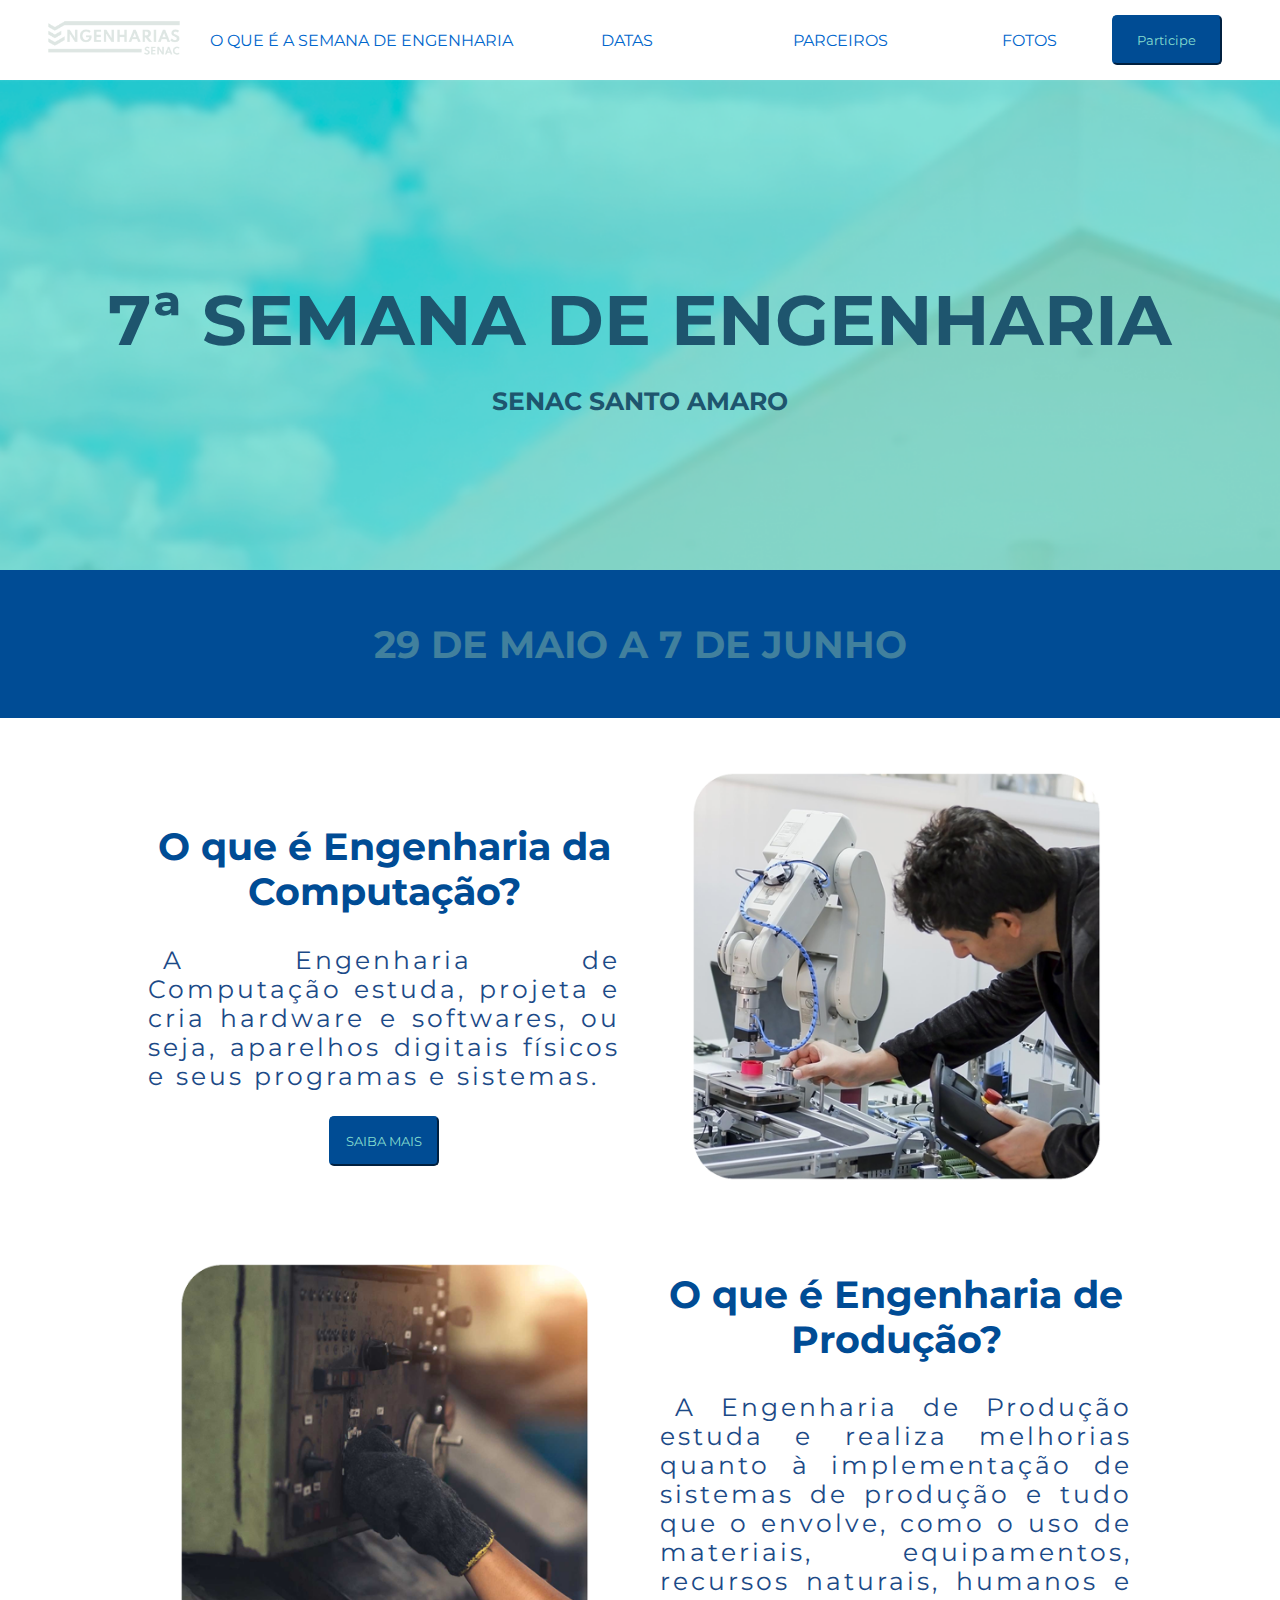
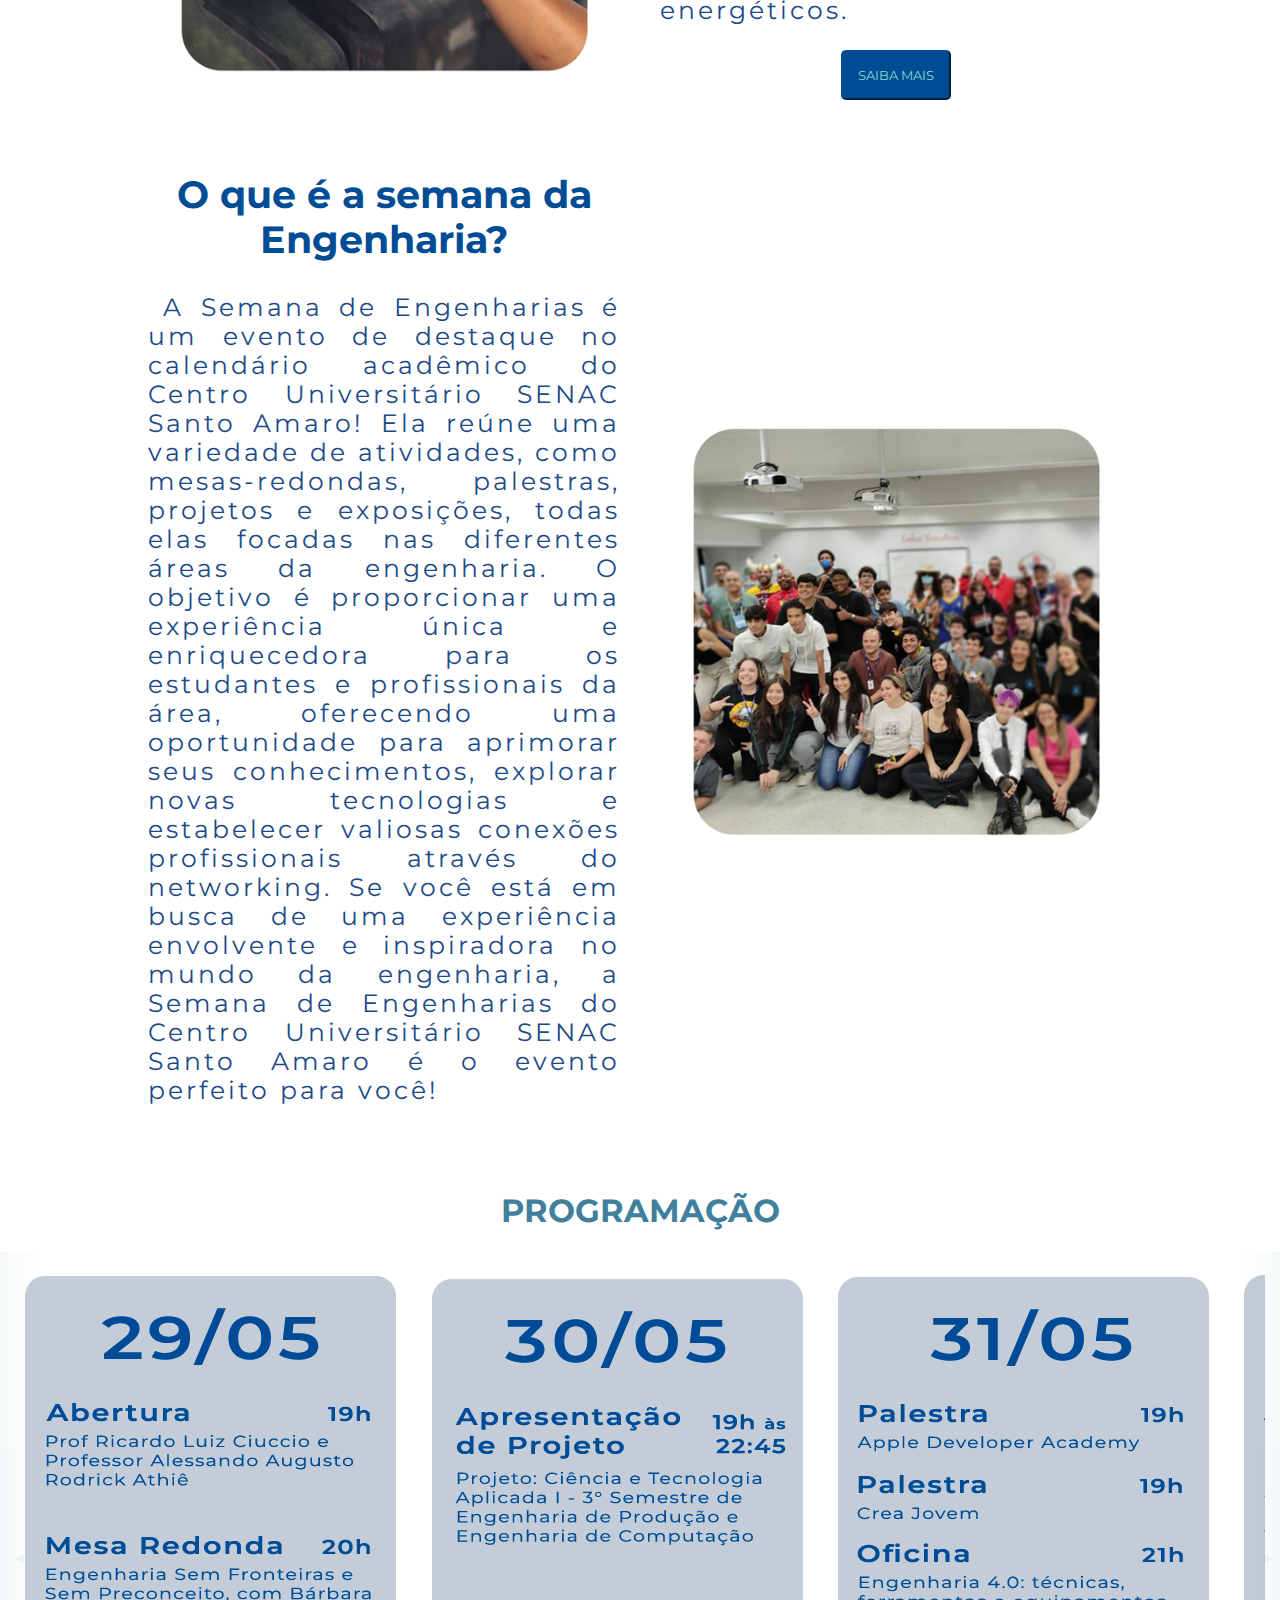
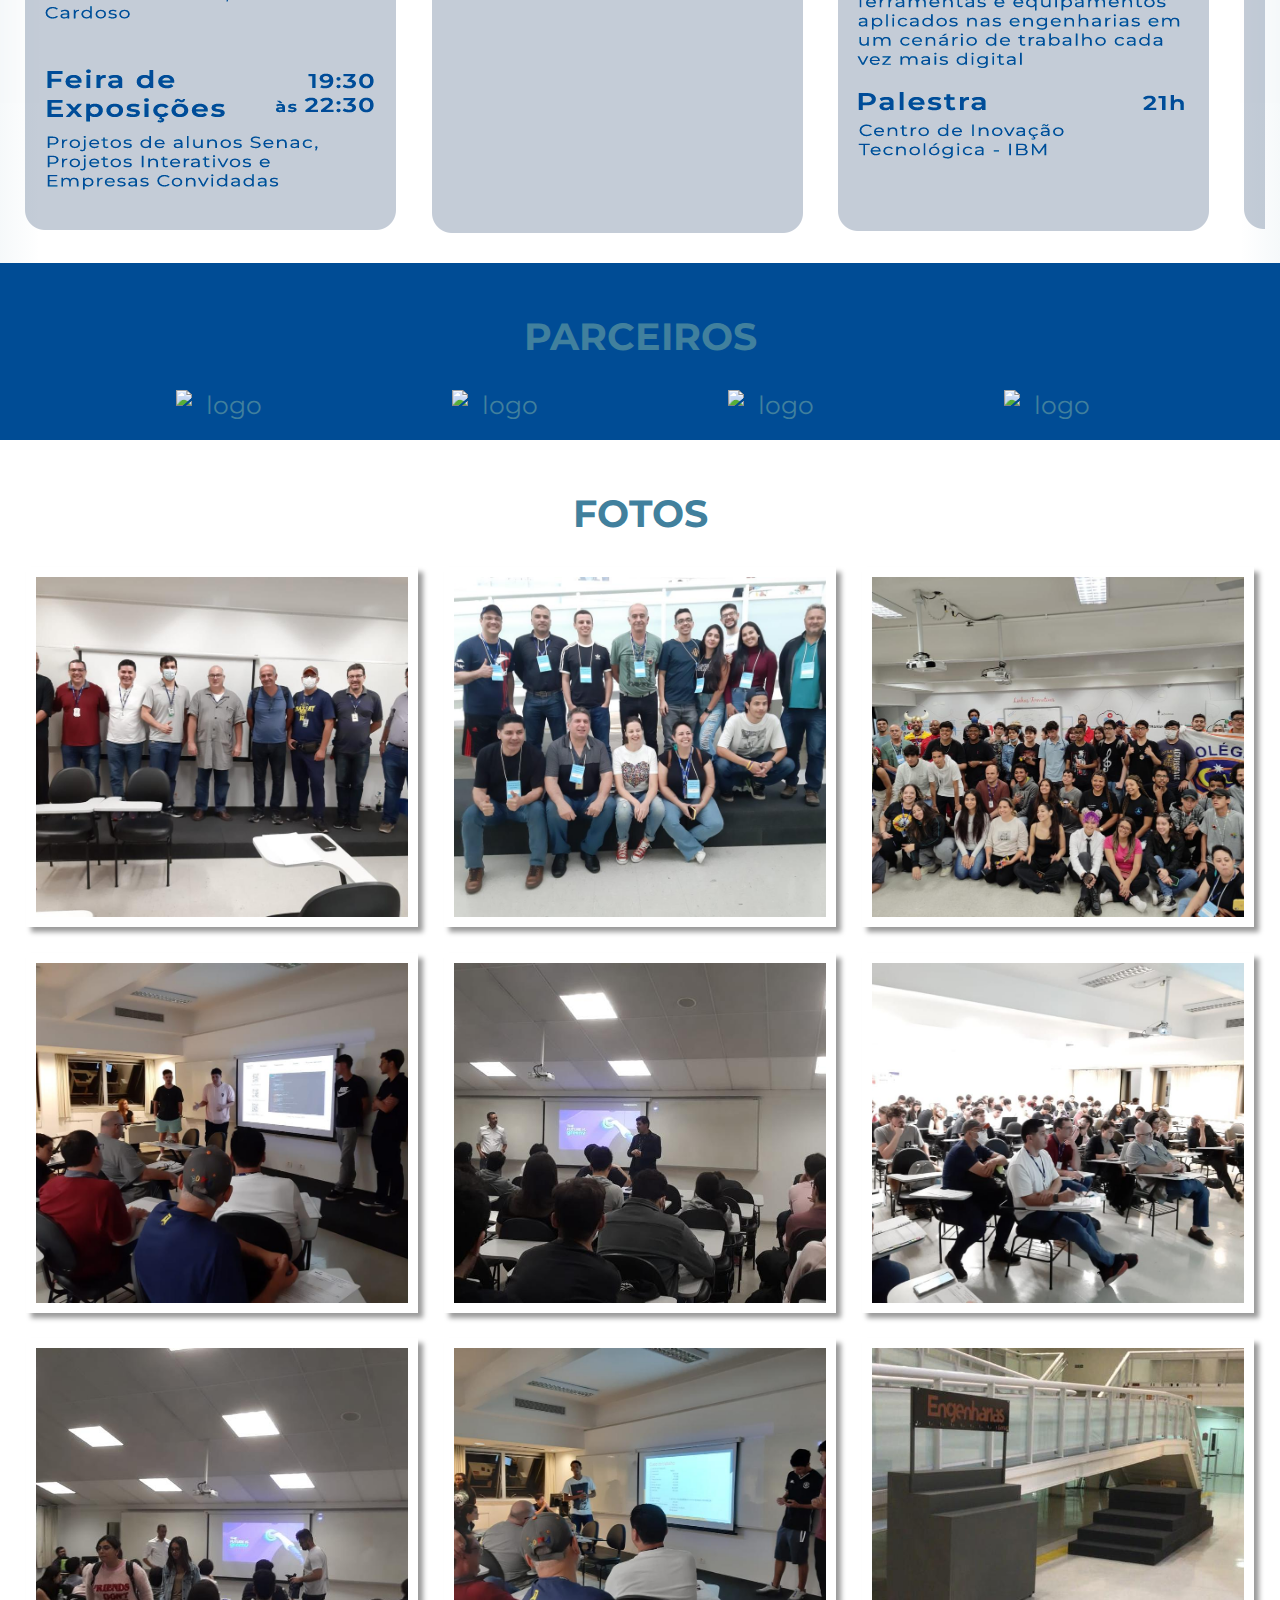
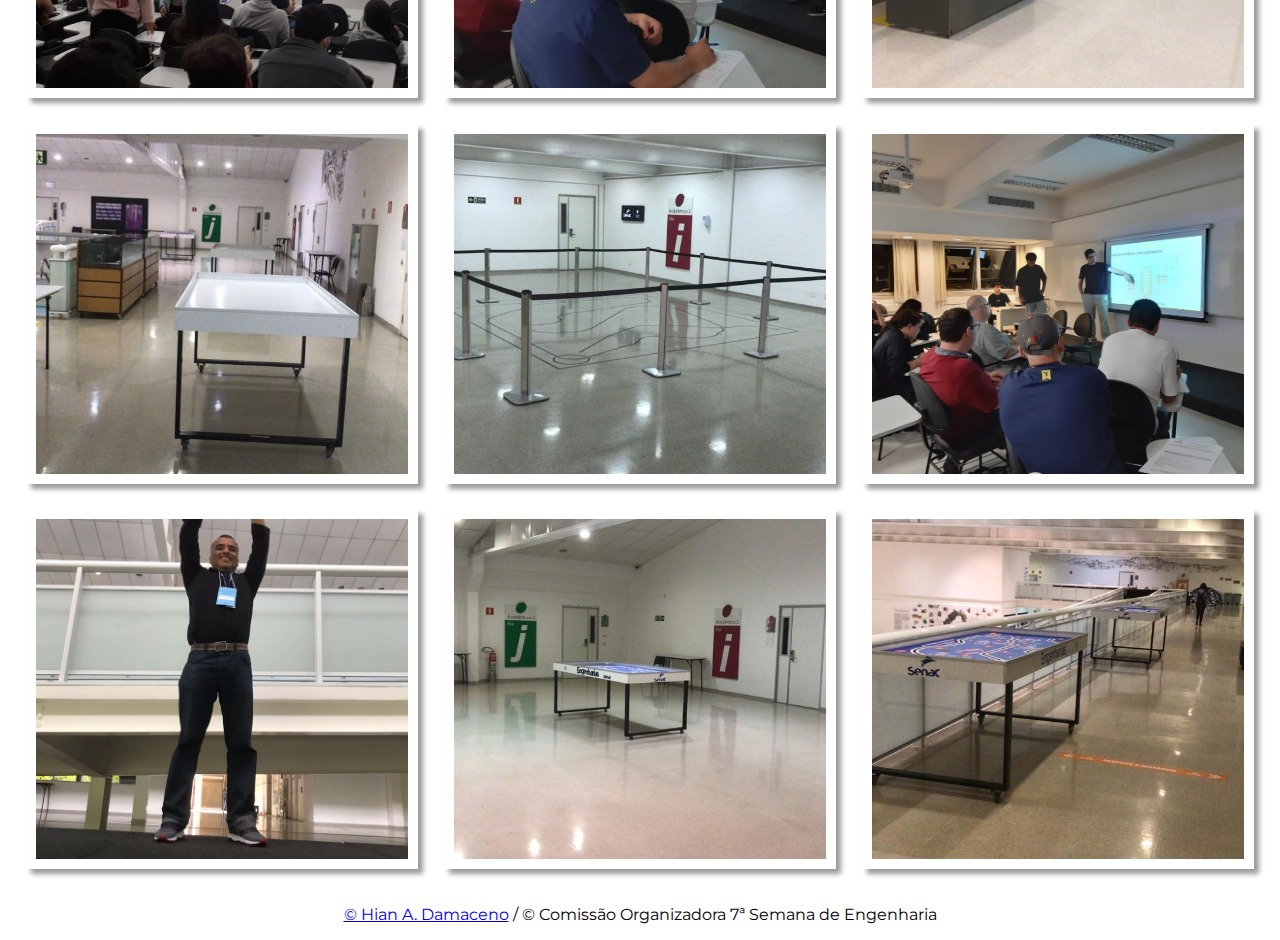
==== Modelo.html @ 9e0c2c11 "prog" ====
<!DOCTYPE html>
<html lang="pt-br">
<head>
    <meta charset="UTF-8">
    <meta http-equiv="X-UA-Compatible" content="IE=edge">
    <meta name="viewport" content="width=device-width, initial-scale=1.0">

    <title>7ª semana de engenharia</title>
    <link rel="stylesheet" type="text/css" href="estilo.css" />
    <link href="https://fonts.googleapis.com/css?family=Montserrat&display=swap"
          rel="stylesheet" />
    <script type="text/javascript" src="script.js" defer></script>
</head>

<body>

    <header>
        <div class="container">
            <nav>
                <table>
                    <tr>
                        <td class="logo">
                            <a href="https://www.sp.senac.br/">
                                <img src="./logo.png"
                                     alt="Logo" />
                            </a>
                        </td>
                        <td><a href="#link1">O QUE É A SEMANA DE ENGENHARIA</a></td>
                        <td><a href="#link3">DATAS</a></td>
                        <td><a href="#link2">PARCEIROS</a></td>
                        <td><a href="#link4">FOTOS</a></td>
                        <td><a href="#"><button id="saiba_mais">Participe</button></a></td>
                    </tr>
                </table>
            </nav>
        </div>
    </header>


    <section class="content">

        <div class="pagi-1">
            <h1>7ª SEMANA DE ENGENHARIA </h1>
            <p>SENAC SANTO AMARO</p>
        </div>
    </section>

    <section class="PERIODOEVENTO">
        <h2>29 DE MAIO A 7 DE JUNHO</h2>
    </section>

    <section class="pagi-2">

        <table>
            <tr>
                <td class="conteudo">

                    <h2>O que é Engenharia da Computação?</h2>

                    <p>
                        A Engenharia de Computação estuda, projeta e cria hardware e softwares,
                        ou seja, aparelhos digitais físicos e seus programas e sistemas.
                    </p>

                    <a href="https://www.sp.senac.br/graduacao/bacharelado-em-engenharia-de-computacao"><button id="saiba_mais">SAIBA MAIS</button></a>

                </td>

                <td><img src="./Eng comp.png" alt=""></td>
            </tr>
        </table>


        <table>
            <tr>
                <td id="prodcaixa">

                    <img src="./Eng-prod.png" alt="">

                </td>

                <td class="conteudo" id="prodcaixa2">
                    <h2>O que é Engenharia de Produção?</h2>

                    <p>
                        A Engenharia de Produção estuda e realiza melhorias quanto à implementação de
                        sistemas de produção e tudo que o envolve, como o uso de materiais, equipamentos,
                        recursos naturais, humanos e energéticos.
                    </p>

                    <a href="https://www.sp.senac.br/graduacao/bacharelado-em-engenharia-de-producao"><button id="saiba_mais">SAIBA MAIS</button></a>

                </td>
            </tr>
        </table>

        <table>
            <tr>
                <div id="link1"></div>
                <td class="conteudo">
                    <h2>O que é a semana da Engenharia?</h2>

                    <p>
                        A Semana de Engenharias é um evento de destaque no calendário acadêmico
                        do Centro Universitário SENAC Santo Amaro! Ela reúne uma variedade de
                        atividades, como mesas-redondas, palestras, projetos e exposições,
                        todas elas focadas nas diferentes áreas da engenharia. O objetivo é proporcionar
                        uma experiência única e enriquecedora para os estudantes e profissionais da área,
                        oferecendo uma oportunidade para aprimorar seus conhecimentos, explorar novas
                        tecnologias e estabelecer valiosas conexões profissionais através do networking.
                        Se você está em busca de uma experiência envolvente e inspiradora no mundo da engenharia,
                        a Semana de Engenharias do Centro Universitário SENAC Santo Amaro é o evento perfeito para você!
                    </p>

                </td>


                <td><img src="./sem-eng.png" alt=""></td>
            </tr>
        </table>


    </section>

    <div class="programacao" id="link3">

        <h1>PROGRAMAÇÃO</h1>
        <div class="container1">
            <button class="arrow-left control" aria-label="Previous image">◀</button>
            <button class="arrow-right control" aria-label="Next Image">▶</button>
            <div class="gallery-wrapper">
                <div class="gallery">

               
                       
                       <div id='item' class="itemm current-item"><img src='./img/prog/dia 1.png' /></div>
                    <div id='item' class="itemm current-item"><img src='./img/prog/dia 2.png' /></div>
                    <div id='item' class="itemm current-item"><img src='./img/prog/dia 3.png' /></div>
                    <div id='item' class="itemm current-item"><img src='./img/prog/dia 4.png' /></div>
                  <!--  <div id='item' class="itemm current-item"><img src='./img/prog/dia 5.png' /></div>
                    <div id='item' class="itemm current-item"><img src='./img/prog/dia 6.png' /></div>
                    <div id='item' class="itemm current-item"><img src='./img/prog/dia 7.png' /></div>
                    <div id='item' class="itemm current-item"><img src='./img/prog/dia 8.png' /></div>
                    <div id='item' class="itemm current-item"><img src='./img/prog/dia 9.png' /></div>

                       -->

                </div>
            </div>
        </div>

     
    </div>

    <section class="PARCEIROS">
        <div id="link2"></div>
        <h2>PARCEIROS</h2>

        <div class="gallery-container">
            <img src="https://media.licdn.com/dms/image/C4D0BAQH127p0g1uwyg/company-logo_200_200/0/1630672870684?e=1691020800&v=beta&t=Cwt2OxfMcCL_Cda1-anq2NtA43-gotWwYF5pihT7BN4" alt="logo" width="100px>
        </div>

        <div class="gallery-container">
            <img src="https://media.licdn.com/dms/image/C4D03AQHDeCM1m-E-Wg/profile-displayphoto-shrink_800_800/0/1622663576608?e=1688601600&v=beta&t=gwmmE1cpCBlffBmPo-83sOjURe28Z05ux1J5NeZPNmk" alt="logo" width="100px>
        </div>

        <div class="gallery-container">
            <img src="https://media.licdn.com/dms/image/C4D03AQHDeCM1m-E-Wg/profile-displayphoto-shrink_800_800/0/1622663576608?e=1688601600&v=beta&t=gwmmE1cpCBlffBmPo-83sOjURe28Z05ux1J5NeZPNmk" alt="logo" width="100px>
        </div>

        <div class="gallery-container">
            <img src="https://media.licdn.com/dms/image/C4D03AQHDeCM1m-E-Wg/profile-displayphoto-shrink_800_800/0/1622663576608?e=1688601600&v=beta&t=gwmmE1cpCBlffBmPo-83sOjURe28Z05ux1J5NeZPNmk" alt="logo" width="100px">
        </div>


    </section>


    <section class="fotos">

        <div id="link4">

            <h2>FOTOS</h2>

            <div class="gallery-container">


                <a href="./img/G1.jpg" class="gallery-items">
                    <img src="./img/G1.jpg" alt="G1">
                </a>

                <a href="./img/G2.jpg" class="gallery-items">
                    <img src="./img/G2.jpg" alt="G2">
                </a>

                <a href="./img/G3.jpg" class="gallery-items">
                    <img src="./img/G3.jpg" alt="G3">
                </a>

                <a href="./img/P1.jpg" class="gallery-items">
                    <img src="./img/P1.jpg" alt="P1">
                </a>

                <a href="./img/P2.jpg" class="gallery-items">
                    <img src="./img/P2.jpg" alt="P2">
                </a>

                <a href="./img/P3.jpg" class="gallery-items">
                    <img src="./img/P3.jpg" alt="P3">
                </a>


                <a href="./img/P5.jpg" class="gallery-items">
                    <img src="./img/P5.jpg" alt="P5">
                </a>

                <a href="./img/P6.jpg" class="gallery-items">
                    <img src="./img/P6.jpg" alt="P6">
                </a>

                <a href="./img/1.jpg" class="gallery-items">
                    <img src="./img/1.jpg" alt="1">
                </a>

                <a href="./img/2.jpg" class="gallery-items">
                    <img src="./img/2.jpg" alt="2">
                </a>

                <a href="./img/3.jpg" class="gallery-items">
                    <img src="./img/3.jpg" alt="3">
                </a>

                <a href="./img/4.jpg" class="gallery-items">
                    <img src="./img/4.jpg" alt="4">
                </a>

                <a href="./img/5.jpg" class="gallery-items">
                    <img src="./img/5.jpg" alt="5">
                </a>

                <a href="./img/6.jpg" class="gallery-items">
                    <img src="./img/6.jpg" alt="6">
                </a>

                <a href="./img/7.jpg" class="gallery-items">
                    <img src="./img/7.jpg" alt="7">
                </a>



            </div>

        </div>

    </section>



    <footer>
        <div class="creditos">
            <p><a href="https://www.linkedin.com/in/hian-a-damaceno/">&copy; Hian A. Damaceno</a> /  &copy; Comissão Organizadora 7ª Semana de Engenharia </p>
        </div>
    </footer>

    <script src="script.js"></script>

    </div>
</body>

</html>
---- estilo.css ----
* {
    font-family: 'Montserrat', sans-serif;
}


body {
    margin: 0;
    padding: 0;
    height: auto;
}

.container {
    width: 100%;
    height: auto;
    padding-right: 30px;
    padding-left: auto;
}

header {
    background-color: #ffffff;
    height: 80px;
    display: flex;
    align-items: center;
    margin-left: auto;
    margin-right: auto;
    width: 100%;
}

    header table {
        padding: 2%;
    }

         header td {
             border: none;
             text-align: center;
         }

        header td:first-child {
            width: 15%;
        }

        header td:nth-child(2) {
            width: 30%;
        }

        header td:nth-child(3),
        header td:nth-child(4),
        header td:nth-child(5) {
            width: 20%;
        }

        header td:last-child {
            width: 35%;
        }

.content {
    background-image: url('SENAC.png');
    color: rgb(30, 85, 110);
    background-repeat: repeat;
    background-size: cover;
    padding: 150px 0;
    text-align: center;
    font-weight: bold;
    text-shadow: 1 1;
    max-width: 100%;
    height: auto;
}


nav a:hover {
    text-decoration: underline;
}

nav a {
    color: #0066cc;
    text-decoration: none;
    font-size: 16px;
}


.logo {
    flex: 1;
    
}

    .logo img {
        height: 150px;
        width: auto;
        background: url(004C94);
    }




.content h1 {
    font-size: 70px;
    margin-bottom: 20px;
}

.content p {
    font-size: 25px;
    line-height: 1.5;
    max-width: 100%;
    margin: 0 auto;
    padding: 0 20px;
}


.PERIODOEVENTO {
    background-color: rgb(0, 76, 149);
    color: rgb(65, 128, 157);
    background-repeat: no-repeat;
    background-size: cover;
    padding: 20px 20px;
    text-align: center;
    background-position: center center;
    font-size: 25px;
    max-width: 100%;
}

.pagi-2 {
    background-repeat: no-repeat;
    background-size: cover;
    padding: 20px 0;
    text-align: center;
    color: rgb(0, 76, 149);
    background-position: center center;
    font-size: 25px;
    max-width: 100%;
}

    .pagi-2 img {
        height: 125%;
    }

    .pagi-2 .conteudo p {
        font-weight: 400;
        line-height: 29px;
        display: flex;
        align-items: center;
        letter-spacing: 0.12em;
        text-indent: 15px;
        color: #1C4A87;
        text-align:justify;
    }

    .pagi-2 table {
        border-collapse: collapse;
        width: 80%;
        margin-left: auto;
        margin-right: auto;
    }

    .pagi-2 td {
        border: none;
        text-align: center;
        padding: 20px 20px 20px 20px;
    }

    .pagi-2 td:first-child {
        width: 50%;
        height: 350px;
    }

    .pagi-2 td:nth-child(2) {
        width: 50%;
        height: 350px;
    }




.programacao {
    text-align: center;
    color: rgb(65, 128, 157);
}
.container1 {
    position: relative;
    padding: 15px;
    max-width: 100%;
    margin: 0 auto;
}

.gallery-wrapper {
    overflow-x: auto;
}

.arrow-left,
.arrow-right {
    position: absolute;
    top: 0;
    left: 0;
    right: auto;
    bottom: 0;
    font-size: 20px;
    line-height: 250px;
    width: 40px;
    color: rgb(65, 128, 157);
    transition: all 600ms ease-in-out;
    background: linear-gradient(to left, transparent 0%, rgb(65, 128, 157) 200%);
    opacity: 0.1;
    cursor: pointer;
    border: none;
}

    .arrow-left:hover,
    .arrow-right:hover {
        opacity: 1;
    }

.arrow-right {
    right: 0;
    left: auto;
    text-align: right;
    background: linear-gradient(to right, transparent 0%, rgb(65, 128, 157) 200%);
}

.gallery {
    display: flex;
    flex-flow: row nowrap;
    gap: 15px;
}

.item {
    width: 300px;
    flex-shrink: 0;
    transition: all 600ms ease-in-out;
    opacity: 0.5;
}

.current-item {
    opacity: 1;
}

/* This is from w3schools */
/* 
https://www.w3schools.com/howto/howto_css_hide_scrollbars.asp */
/* Hide scrollbar for Chrome, Safari and Opera */
.gallery-wrapper::-webkit-scrollbar {
    display: none;
}

/* Hide scrollbar for IE, Edge and Firefox */
.gallery-wrapper {
    -ms-overflow-style: none; /* IE and Edge */
    scrollbar-width: none; /* Firefox */
}




.PARCEIROS {
    background-color: rgb(0, 76, 149);
    background-repeat: no-repeat;
    background-size: cover;
    padding: 20px 0;
    text-align: center;
    color: rgb(65, 128, 157);
    background-position: center center;
    font-size: 25px;
    max-width: 100%;
}

    .PARCEIROS table {
        margin-left: auto;
        margin-right: auto;
    }

.logos {
    flex: 1;
    height: 120px;
    width: 150px;
    padding-left: 25px;
    padding-right: 25px;
}

    .logos img {
        height: 100px;
    }

footer {
    margin-top: 10px;
    text-align: center;
}

#saiba_mais {
    width: 110px;
    height: 50px;
    border-radius: 5px;
    border-color: #004C94;
    background-color: #004C94;
    color: #84DCCF;
}

.fotos {
    background-repeat: no-repeat;
    background-size: cover;
    padding: 20px 0;
    text-align: center;
    color: rgb(65, 128, 157);
    background-position: center center;
    font-size: 25px;
    max-width: 100%;
}


#link4 table {
    margin-left: auto;
    margin-right: auto;
}

.fotos img {
    height: 300px;
}

.fotos table {
    width: 100%;
    height: auto;
    padding: 10%;
}

.fotos tr {
    background-color: #004C94;
    width: 90%;
    height: auto;
}

.fotos td {
    width: 50%;
    height: auto;
}


.gallery-container {
    display: flex;
    flex-wrap: wrap;
    justify-content: space-evenly;
    gap: 2vw;
    padding: 0 2vw;
}

.gallery-items {
    width: 340px;
    height: 340px;
    border: 10px solid #FFF;
    box-shadow: 5px 5px 5px #0006;
    flex-grow: 1;
    transition: transform .5s linear;
}

    .gallery-items img {
        width: 100%;
        height: 100%;
        object-fit: cover;
    }

    .gallery-items:hover {
        transform: scale(1.05);
    }


@media(max-width:800px) {
    nav a {
        font-size: 0px;
        color: #fff;
    }


    .content h1 {
        font-size: 40px;
    }

    .content p {
        font-size: 15px;
    }

    .pagi-2 {
        font-size: 15px;
        border: none;
        text-align: center;
        padding: 0px 0px 0px 0px;
        ;
    }

        .pagi-2 img {
            width: 0%;
            border: none;
            padding: 0px 0px 0px 0px;
        }

        .pagi-2 td:first-child {
            width: 100%;
            border: none;
            text-align: center;
            padding: 0px 0px 0px 0px;
        }

        .pagi-2 #prodcaixa {
            width: 0%;
            border: none;
            padding: 0px 0px 0px 0px;
        }

        .pagi-2 td:last-child {
            width: 0%;
            border: none;
            padding: 0px 0px 0px 0px;
        }

        .pagi-2 #prodcaixa2 {
            width: 100%;
            border: none;
            padding: 0px 0px 0px 0px;
        }
}
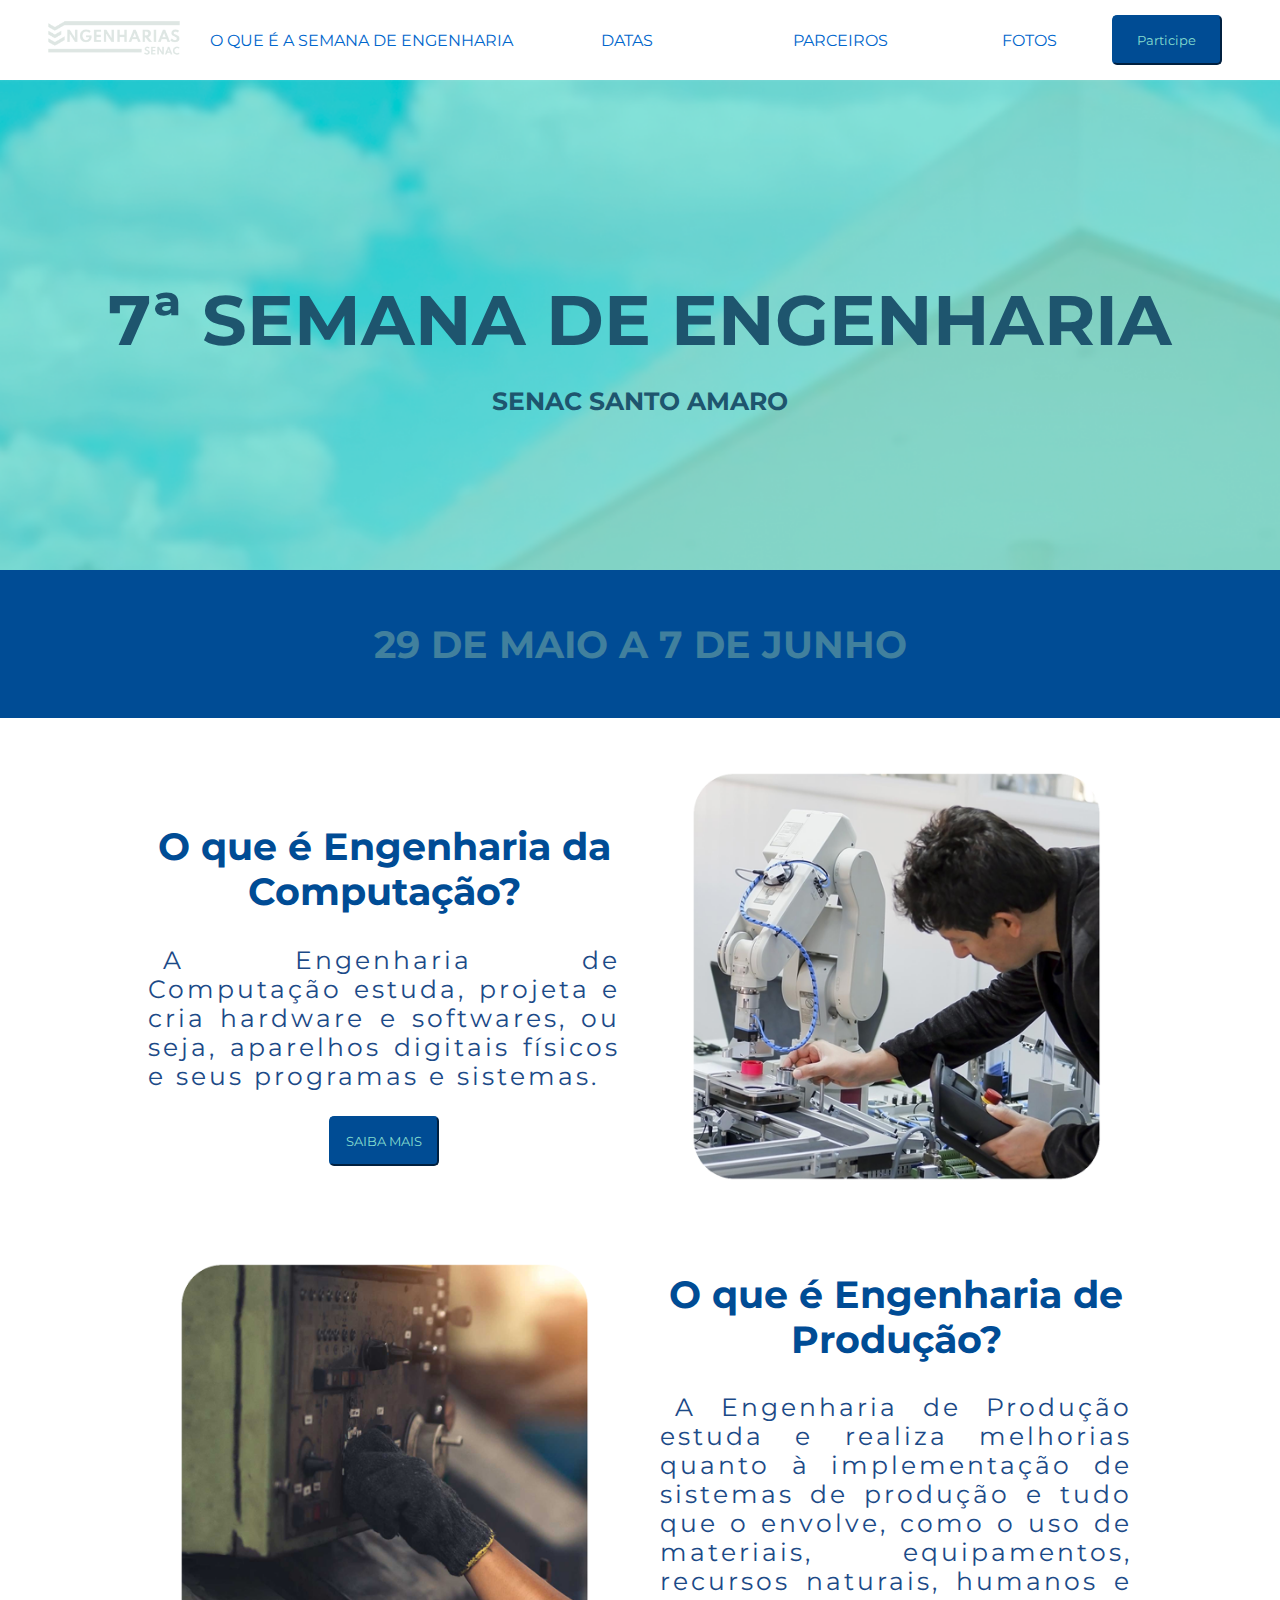
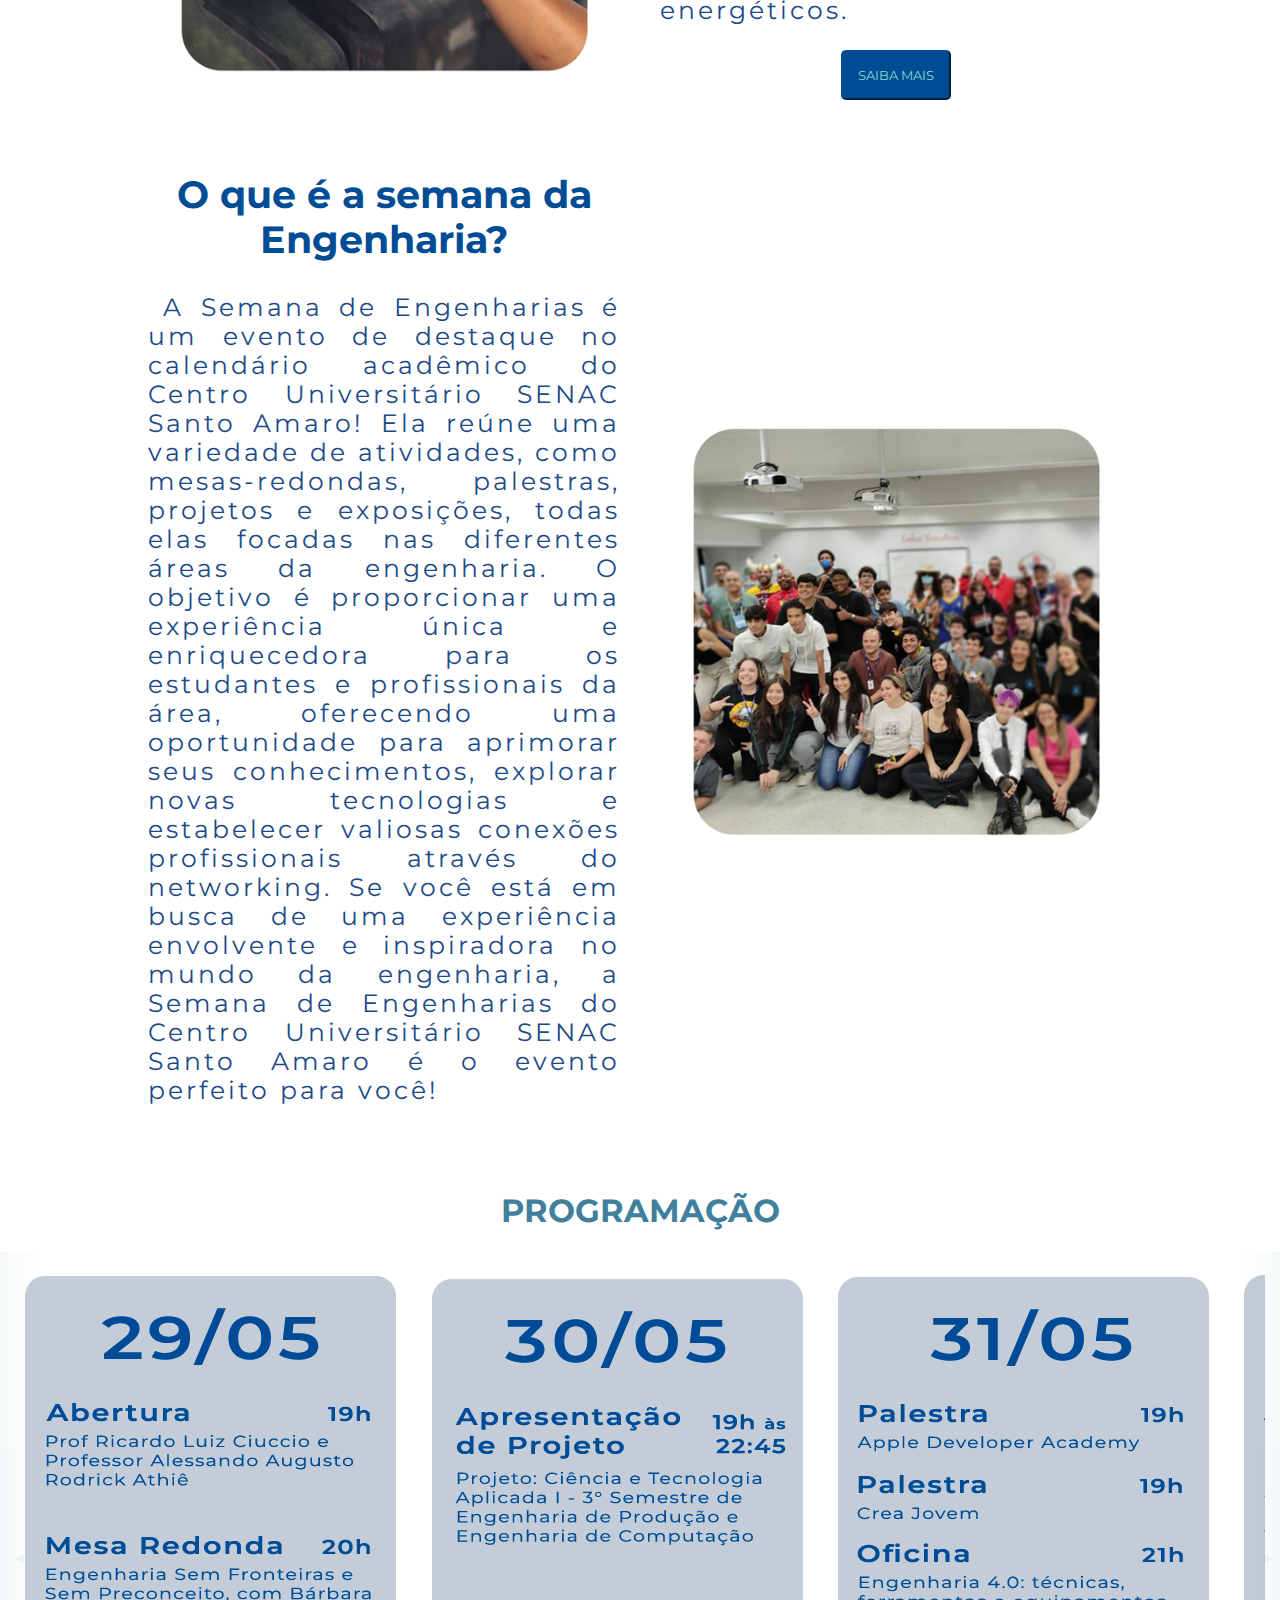
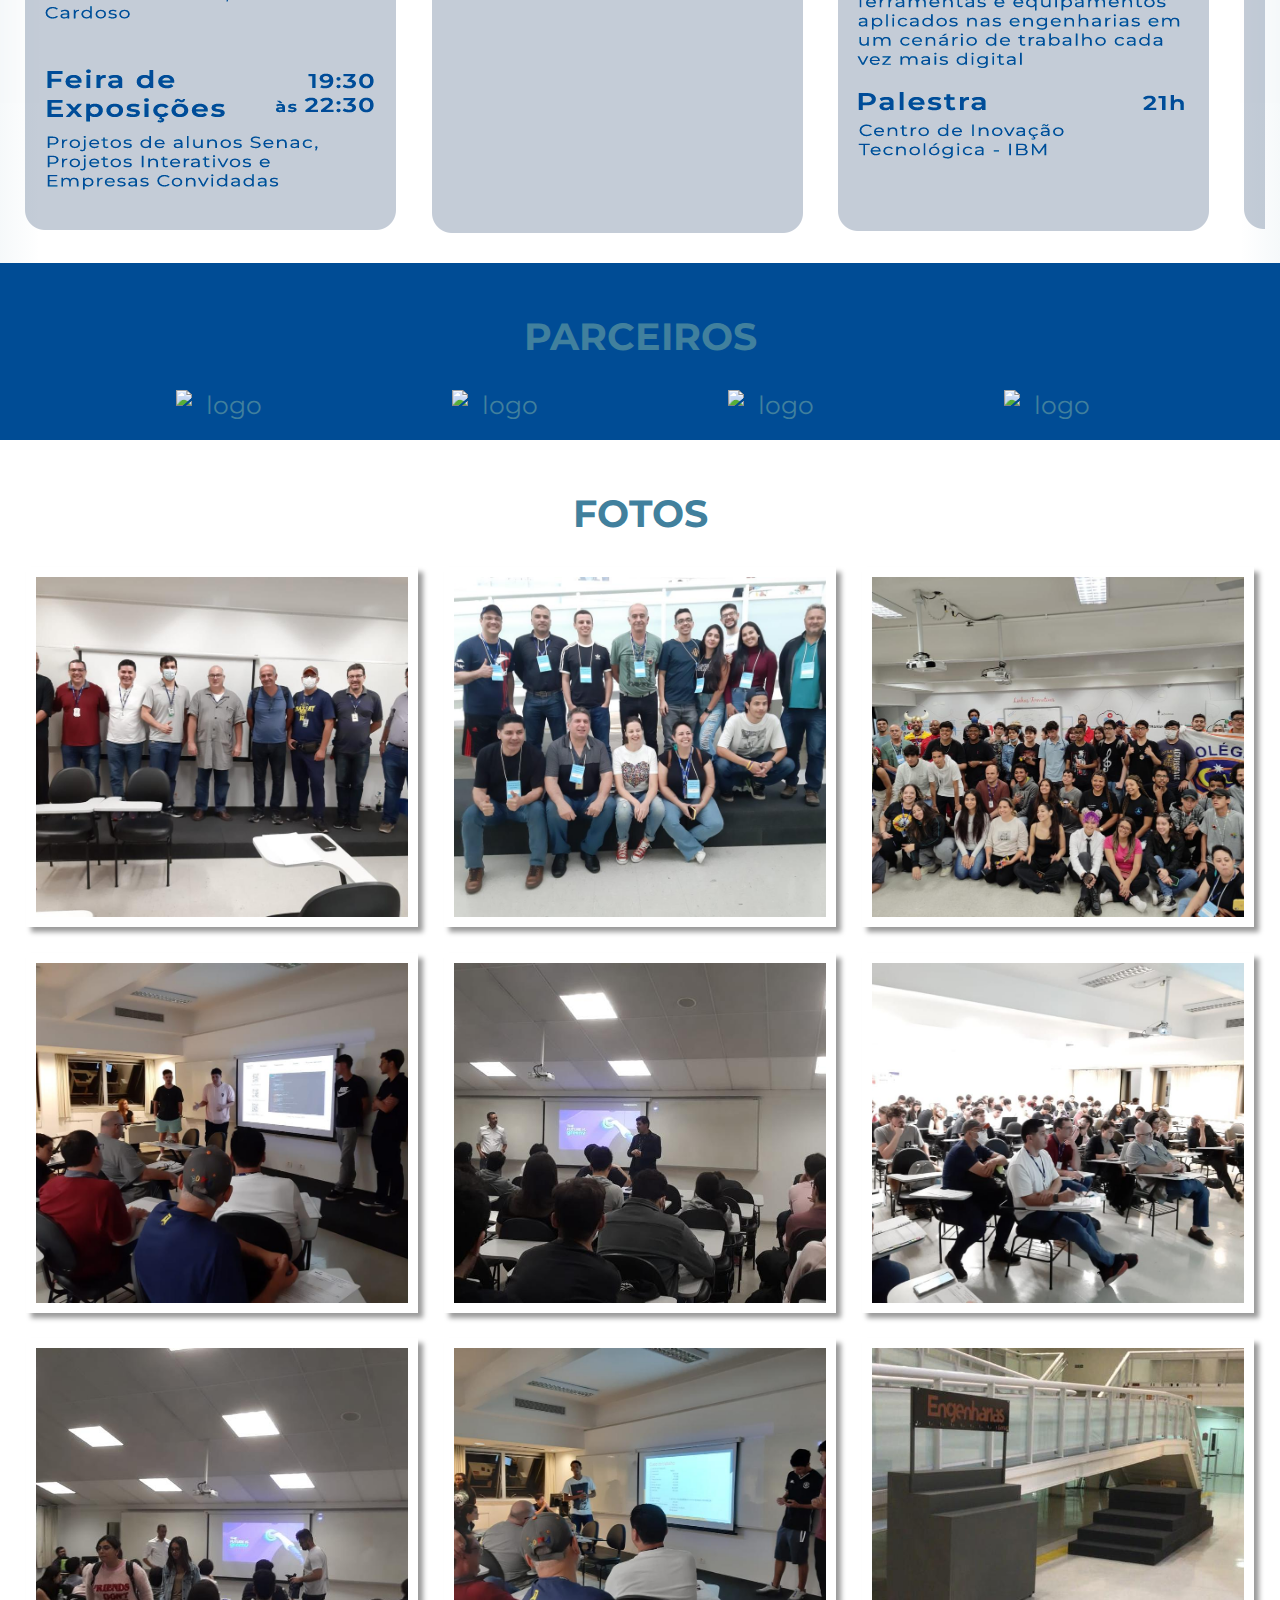
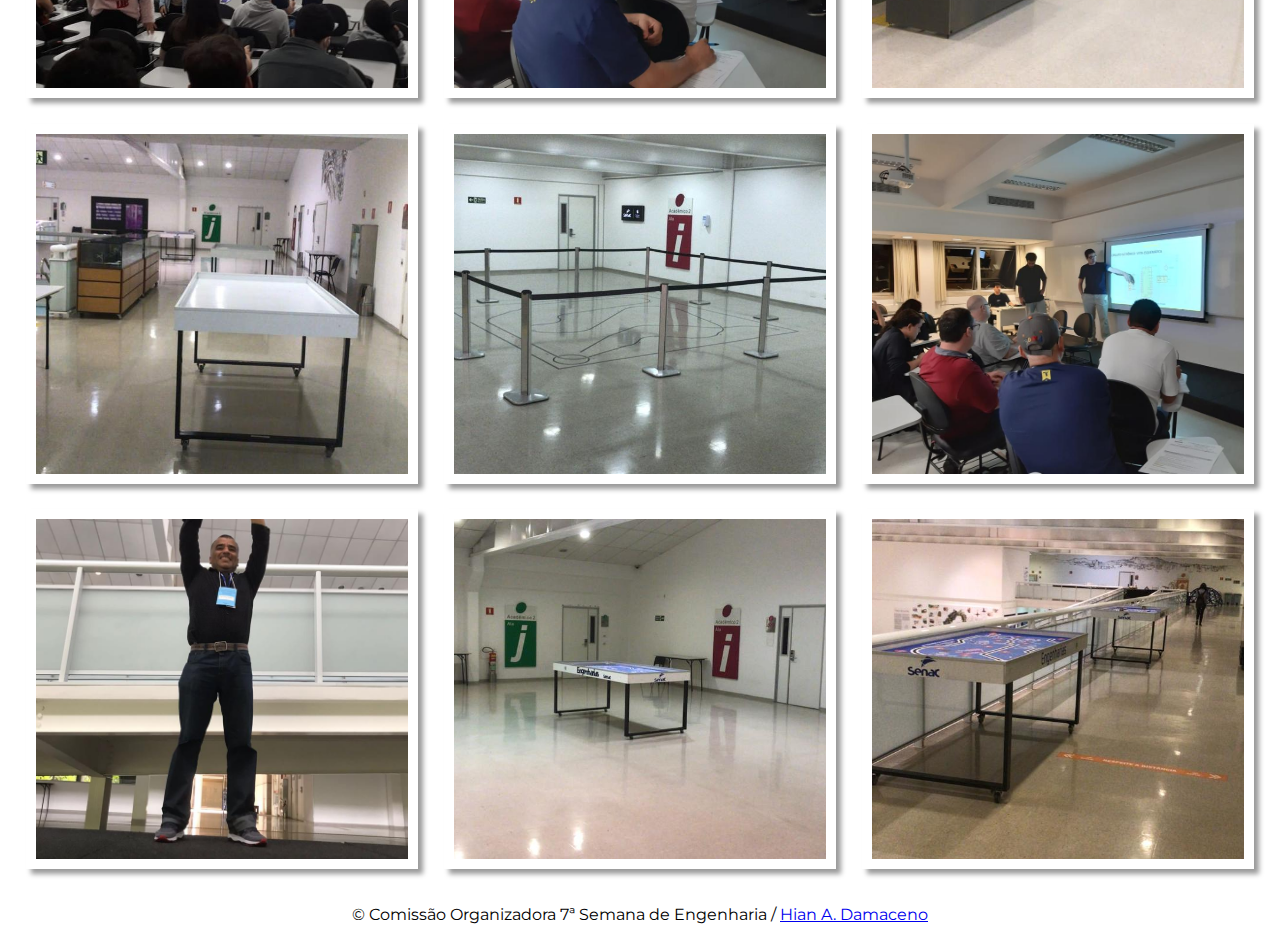
==== commit 59c319e6: "888" ====
--- a/Modelo.html
+++ b/Modelo.html
@@ -258,7 +258,7 @@
 
     <footer>
         <div class="creditos">
-            <p><a href="https://www.linkedin.com/in/hian-a-damaceno/">&copy; Hian A. Damaceno</a> /  &copy; Comissão Organizadora 7ª Semana de Engenharia </p>
+            <p>&copy; Comissão Organizadora 7ª Semana de Engenharia / <a href="https://www.linkedin.com/in/hian-a-damaceno/"> Hian A. Damaceno</a>  </p>
         </div>
     </footer>
 
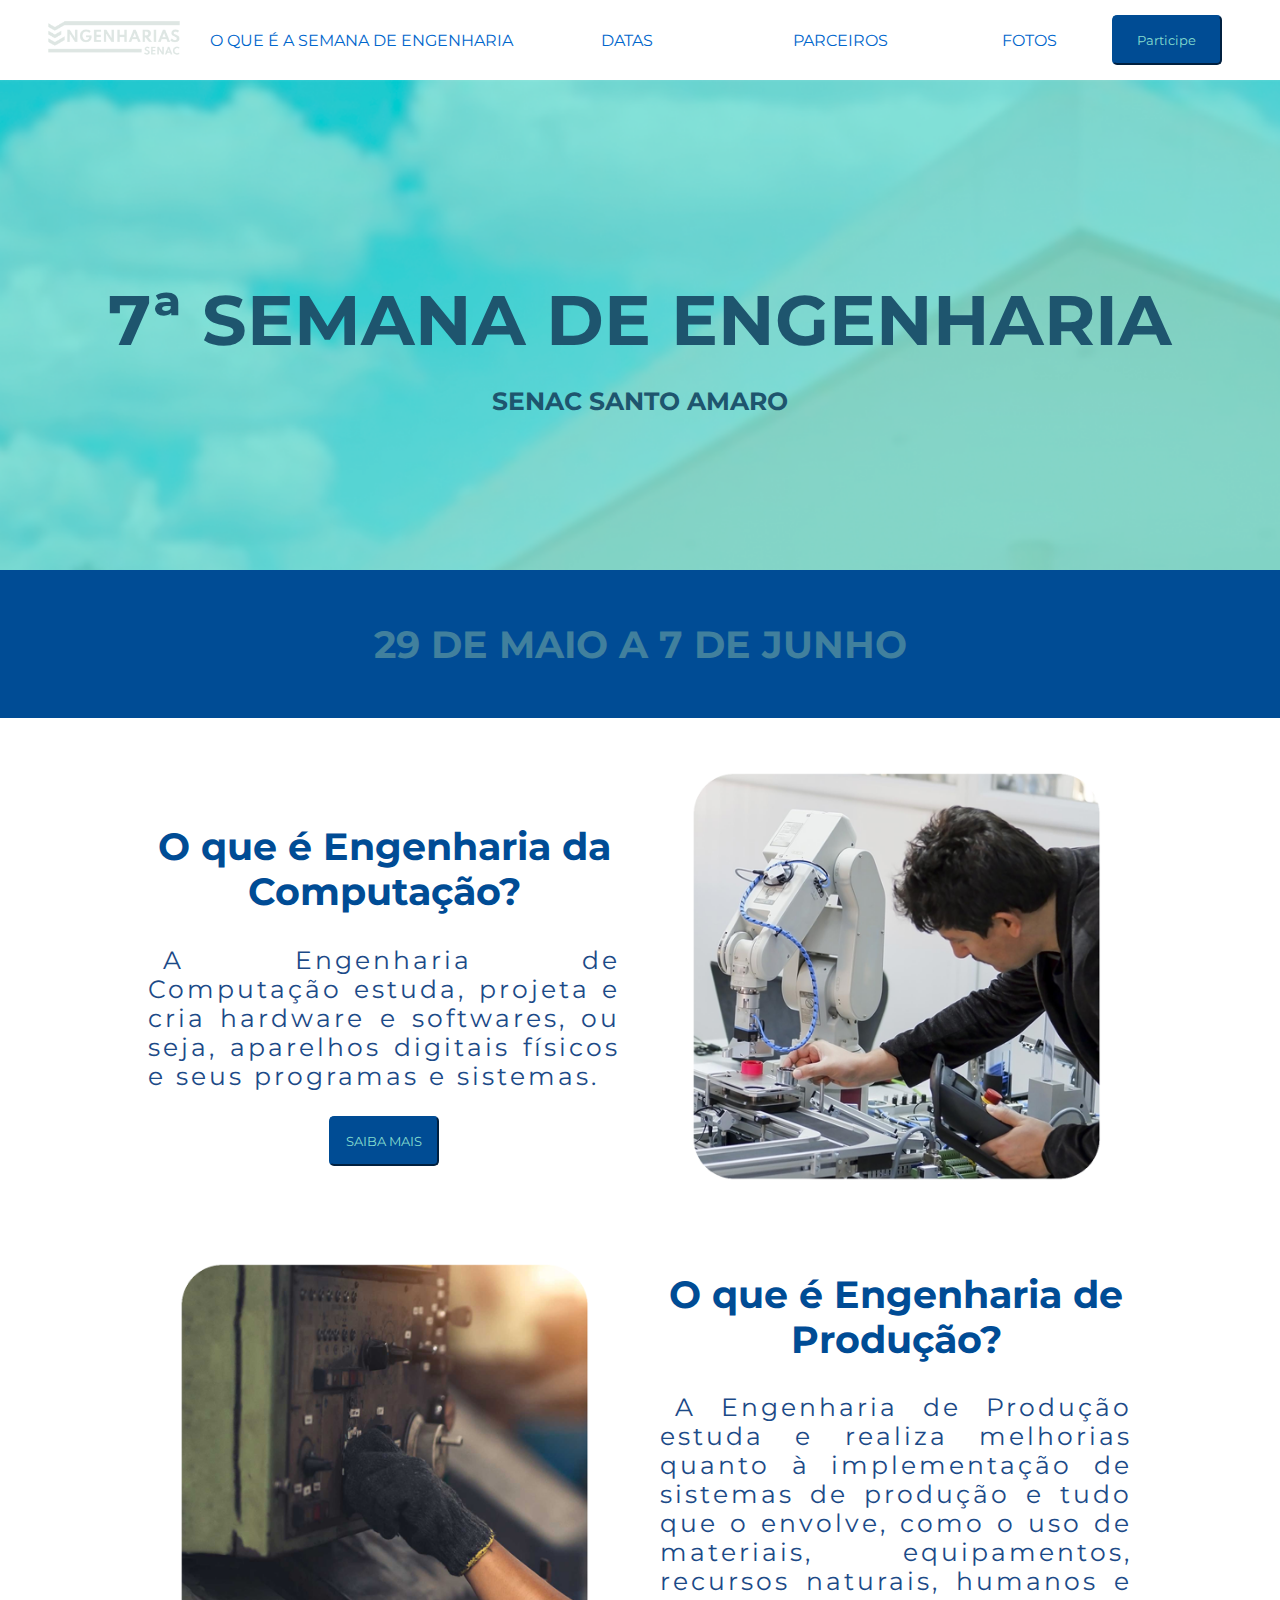
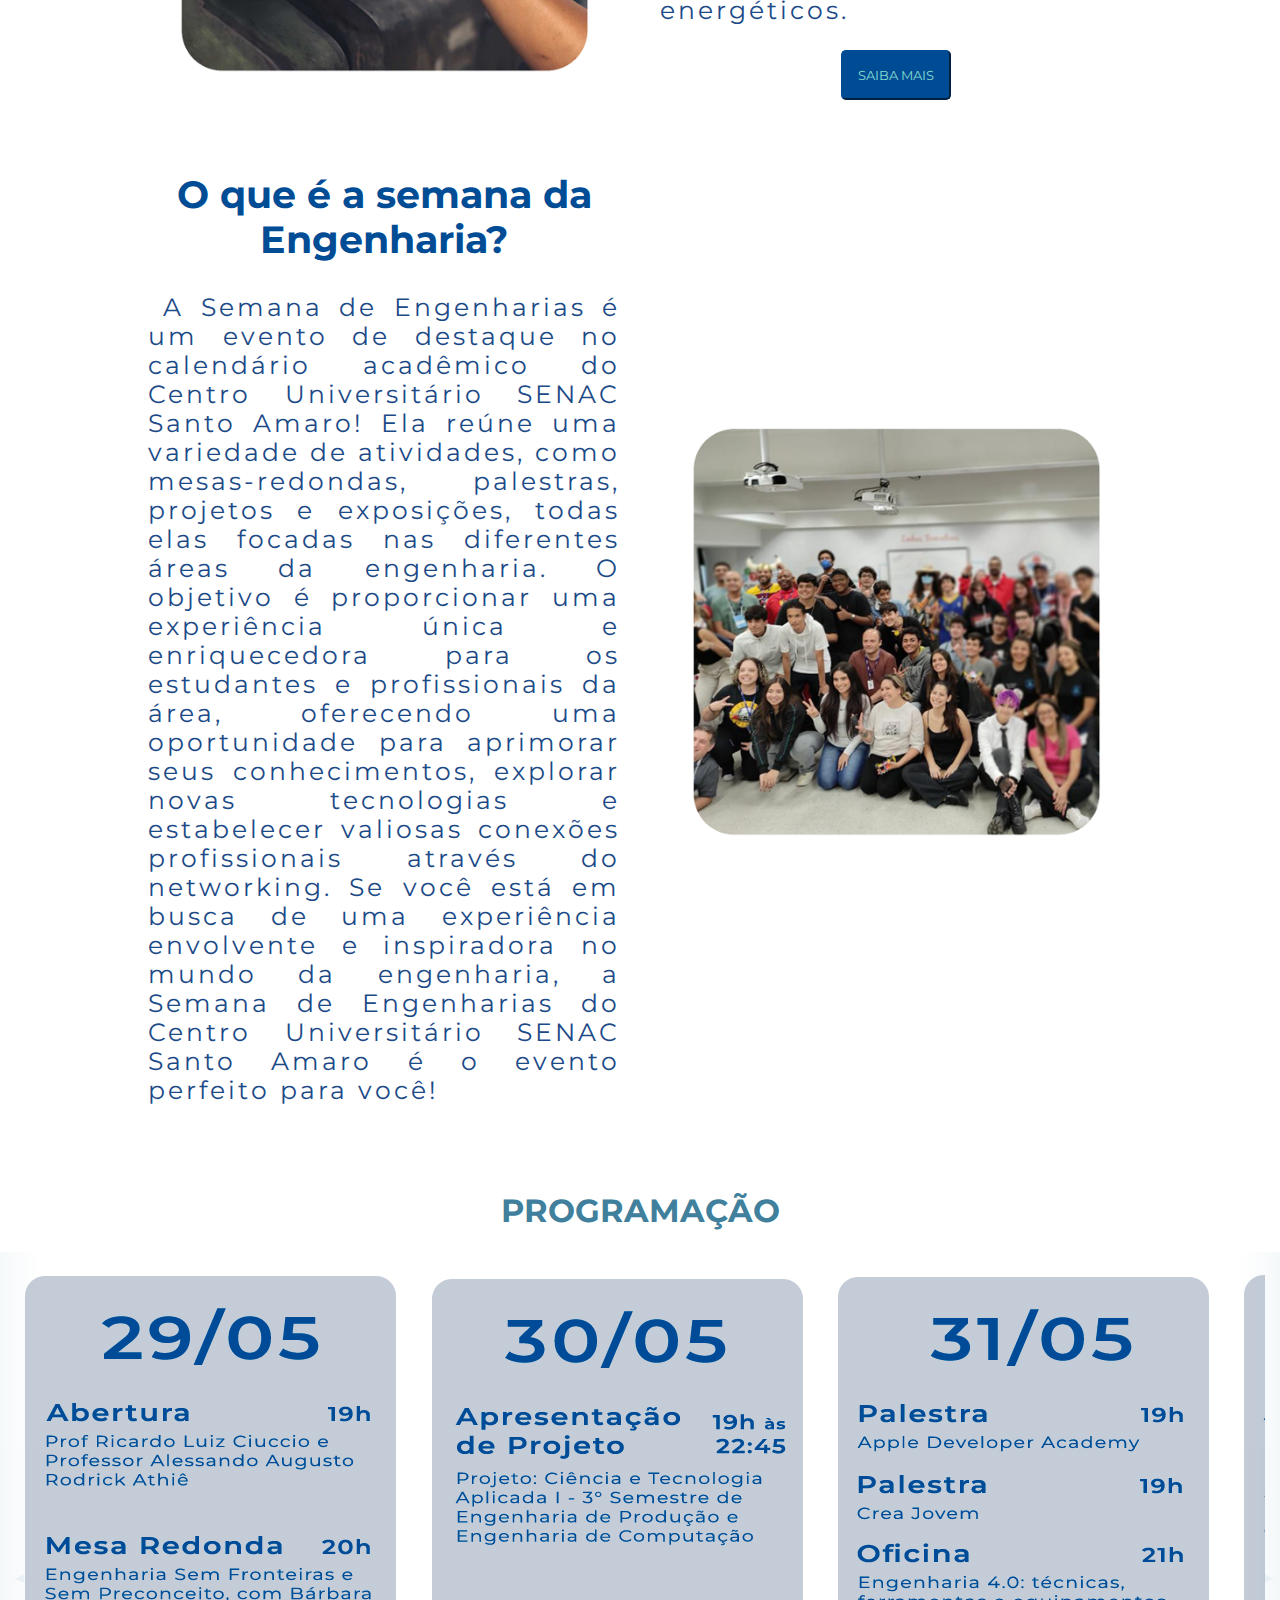
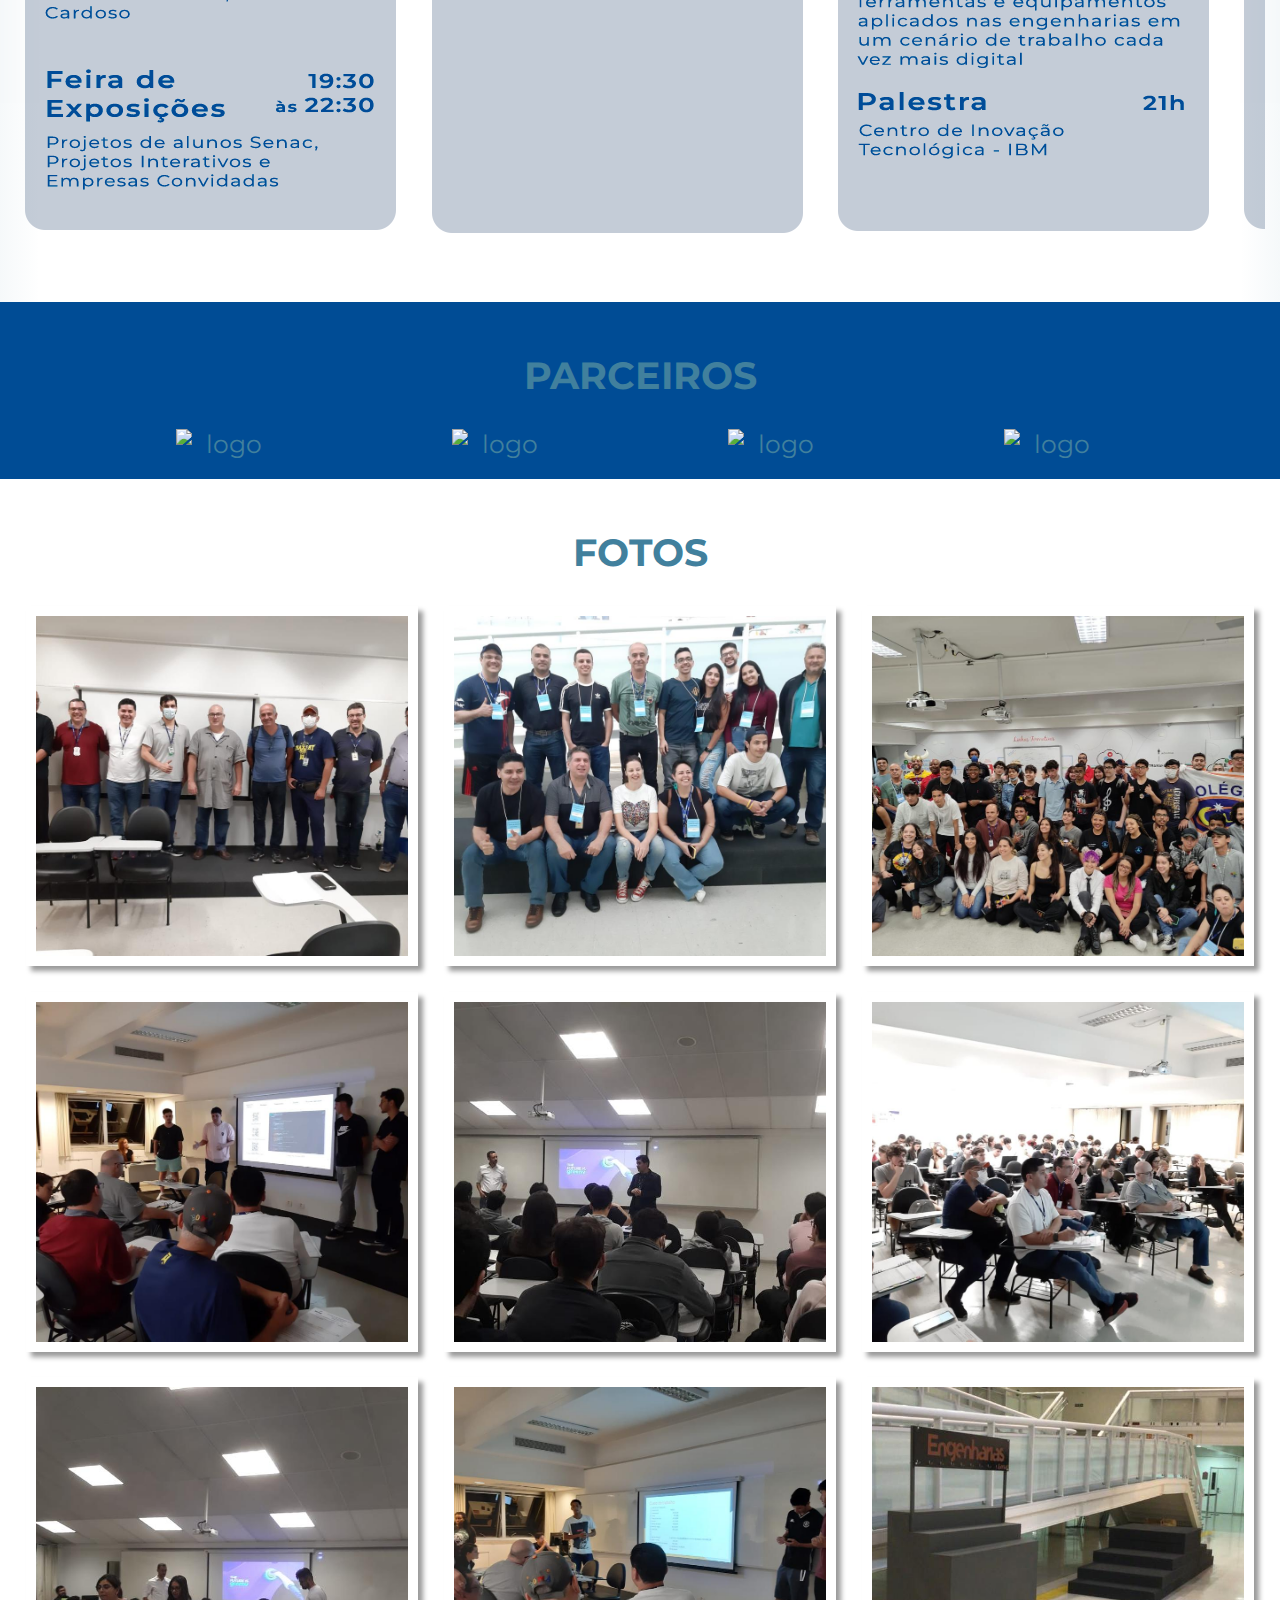
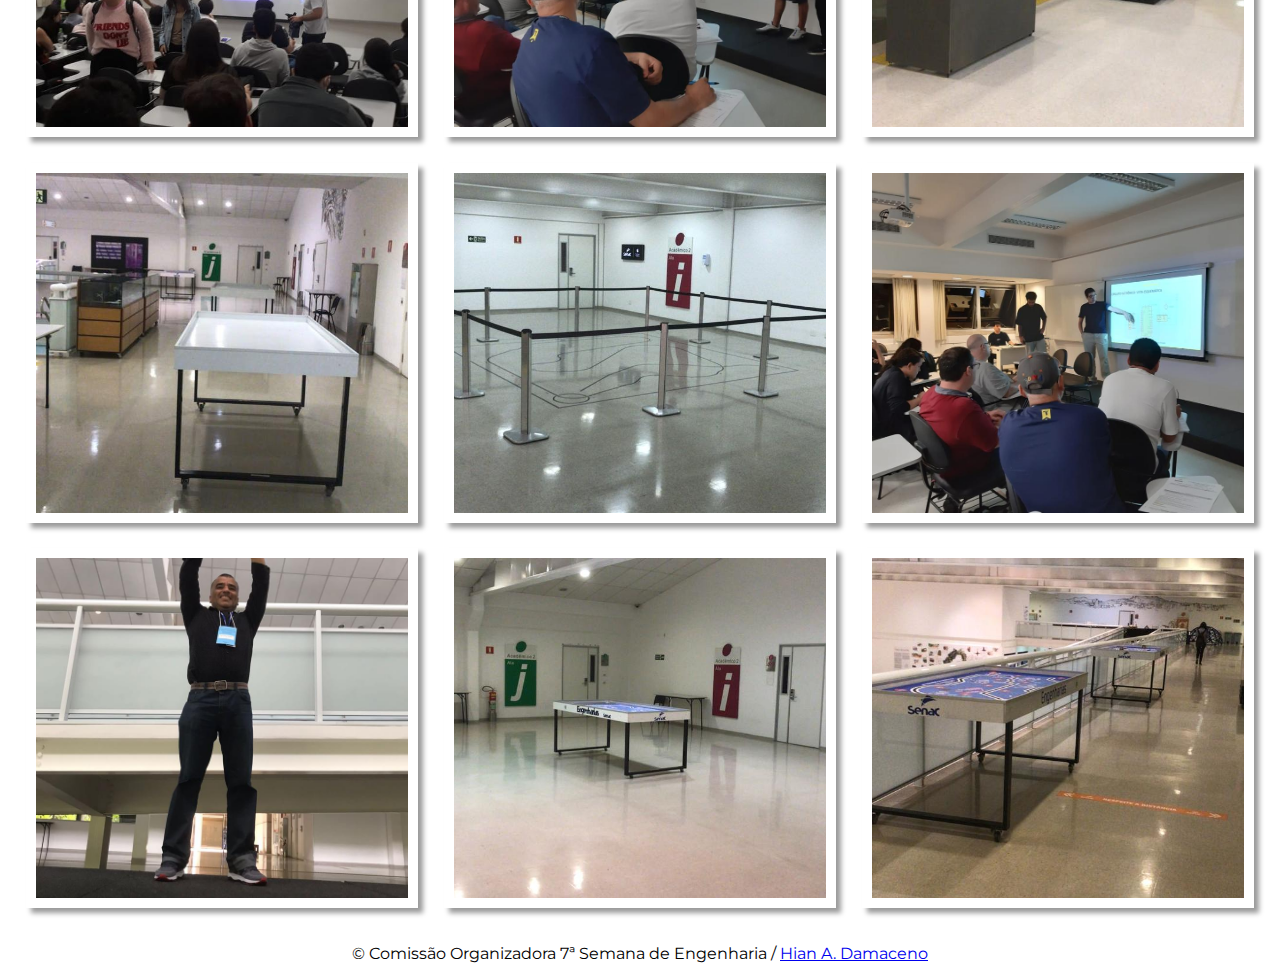
==== commit dfb55fc2: "asda" ====
--- a/Modelo.html
+++ b/Modelo.html
@@ -137,13 +137,13 @@
                     <div id='item' class="itemm current-item"><img src='./img/prog/dia 2.png' /></div>
                     <div id='item' class="itemm current-item"><img src='./img/prog/dia 3.png' /></div>
                     <div id='item' class="itemm current-item"><img src='./img/prog/dia 4.png' /></div>
-                  <!--  <div id='item' class="itemm current-item"><img src='./img/prog/dia 5.png' /></div>
+                    <div id='item' class="itemm current-item"><img src='./img/prog/dia 5.png' /></div>
                     <div id='item' class="itemm current-item"><img src='./img/prog/dia 6.png' /></div>
                     <div id='item' class="itemm current-item"><img src='./img/prog/dia 7.png' /></div>
                     <div id='item' class="itemm current-item"><img src='./img/prog/dia 8.png' /></div>
                     <div id='item' class="itemm current-item"><img src='./img/prog/dia 9.png' /></div>
 
-                       -->
+                       
 
                 </div>
             </div>
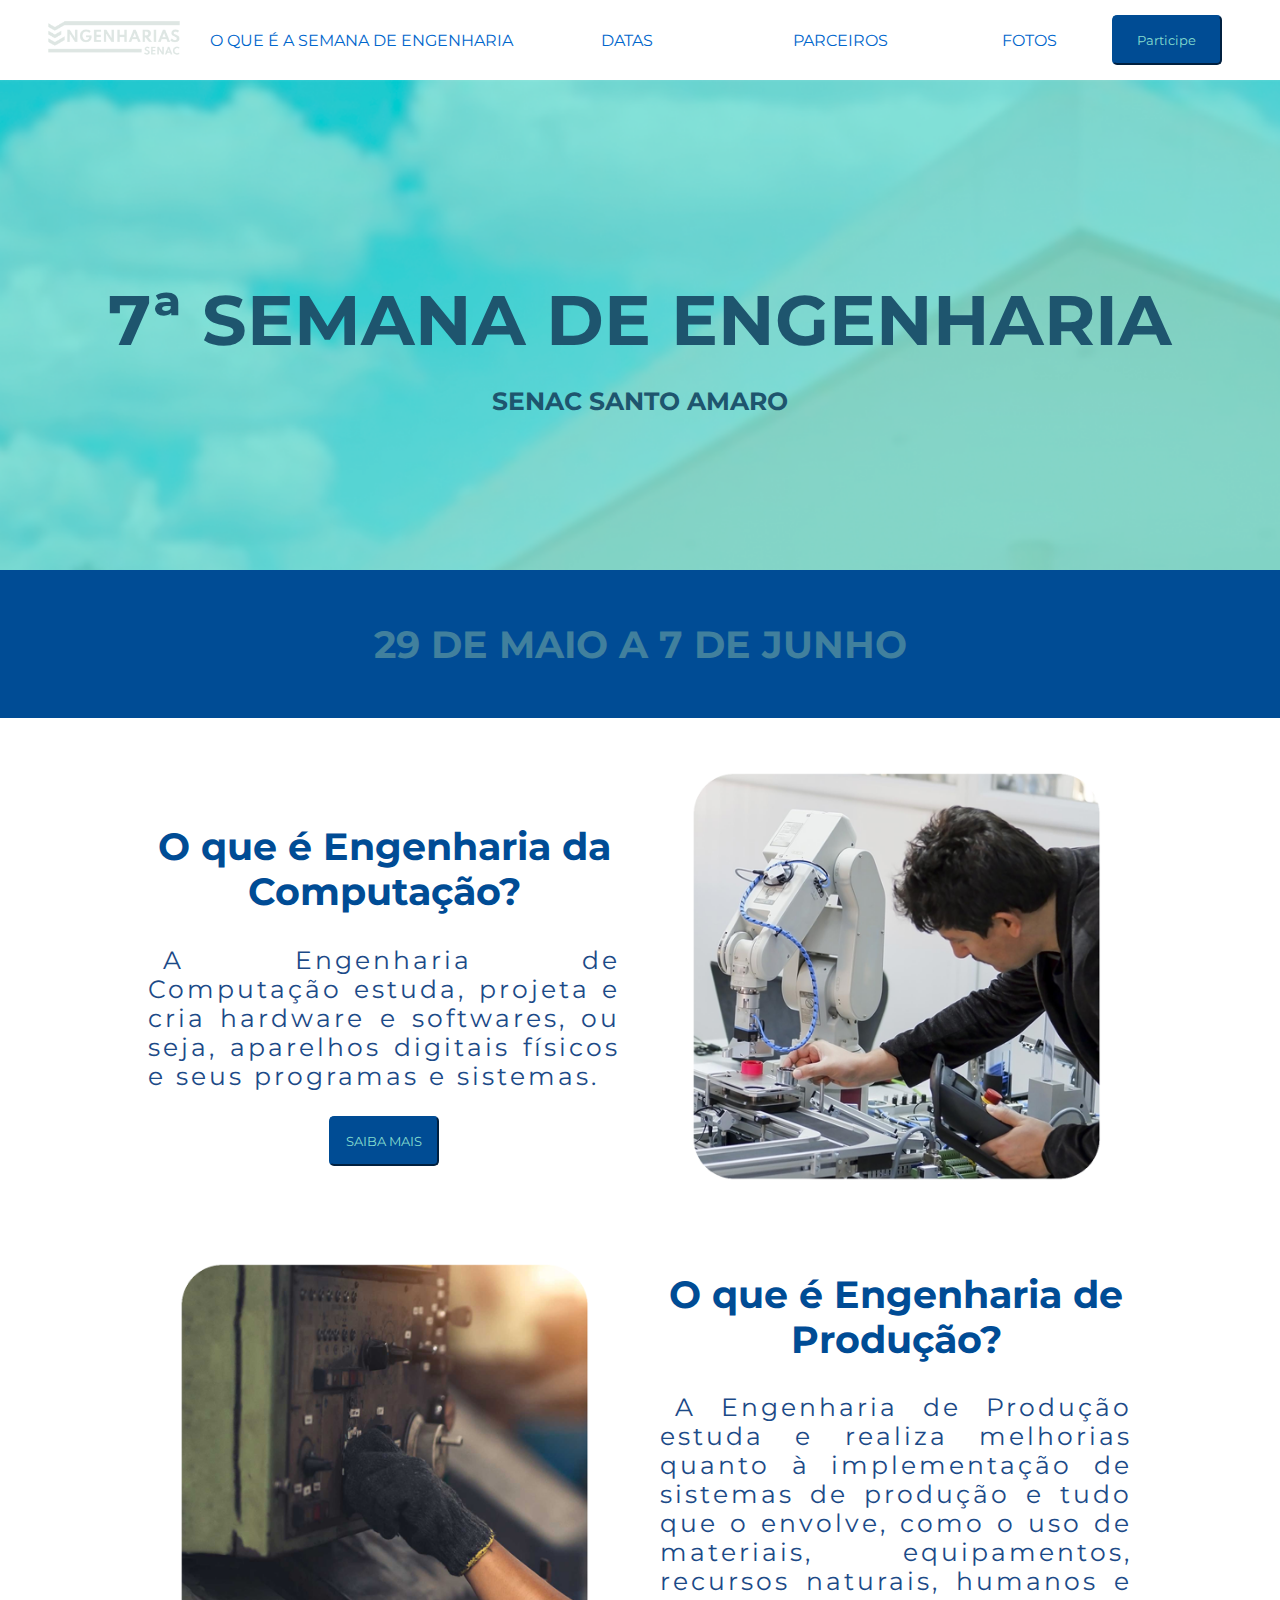
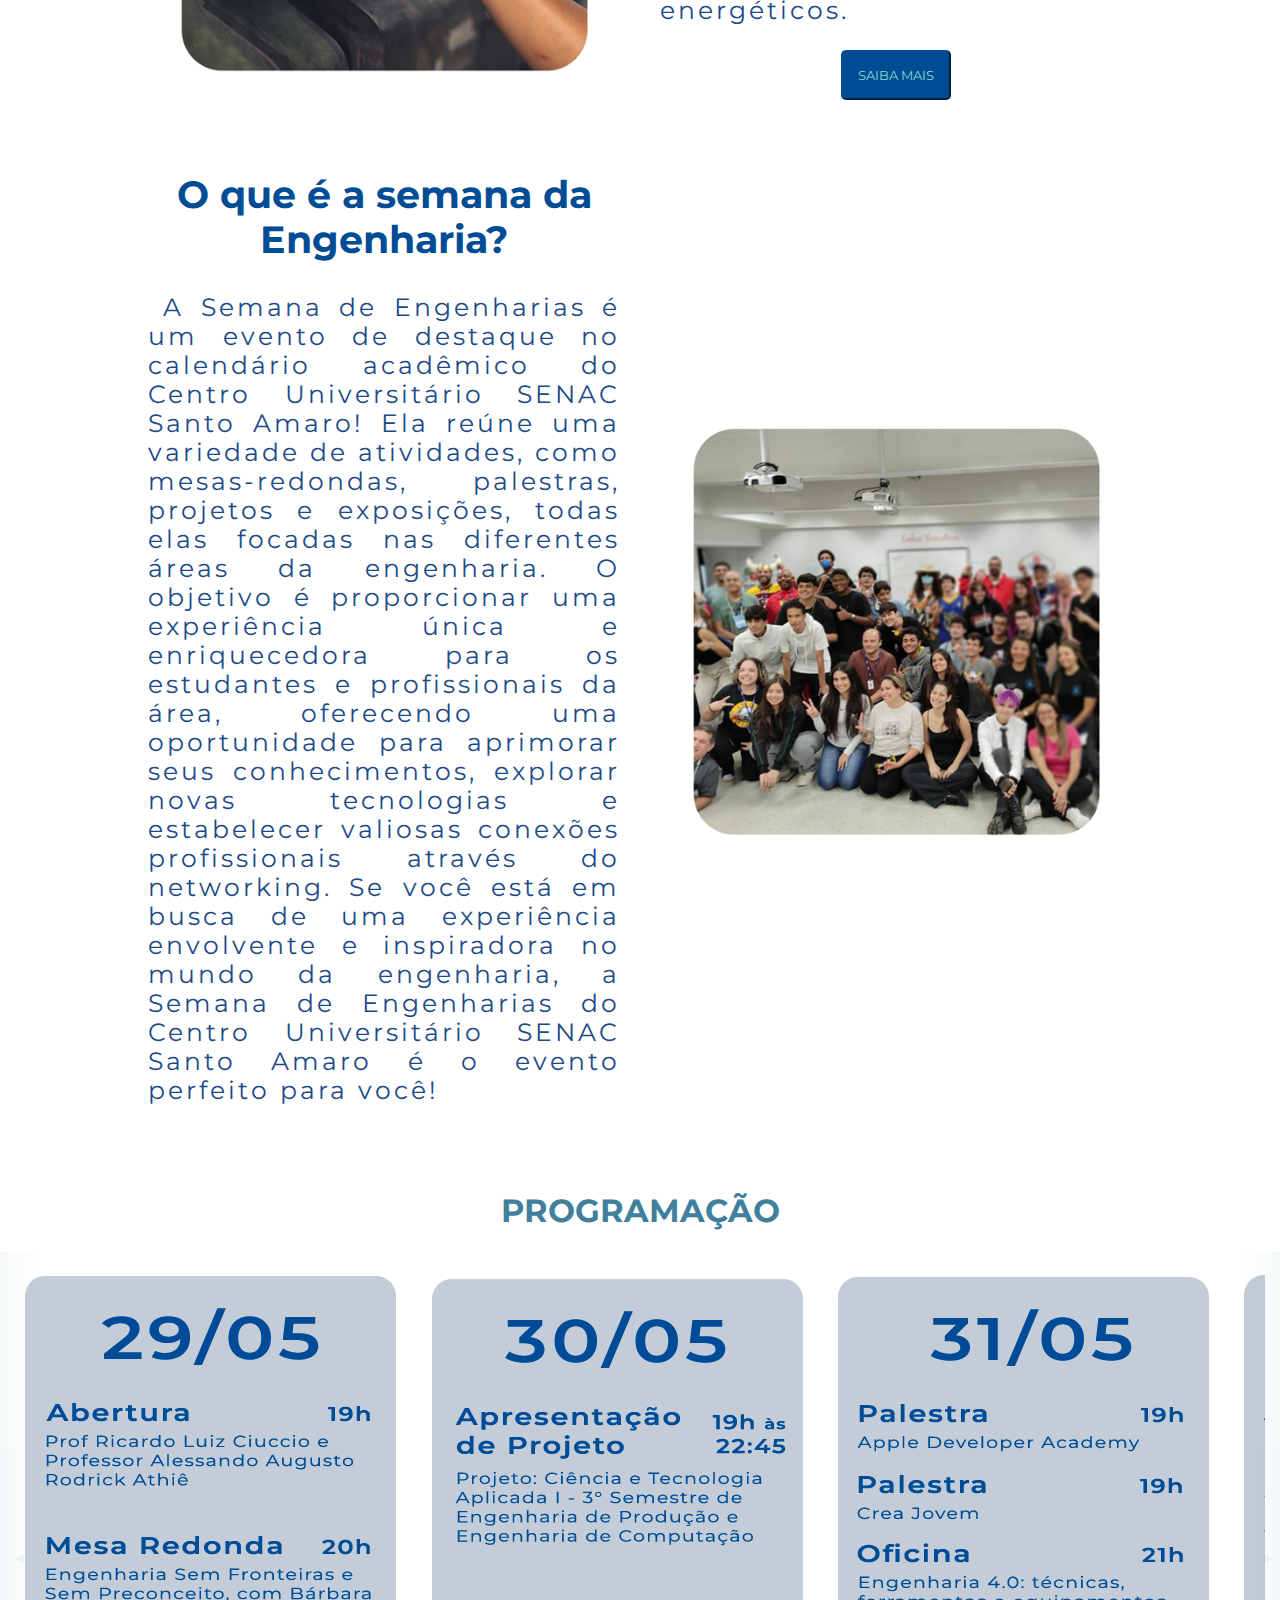
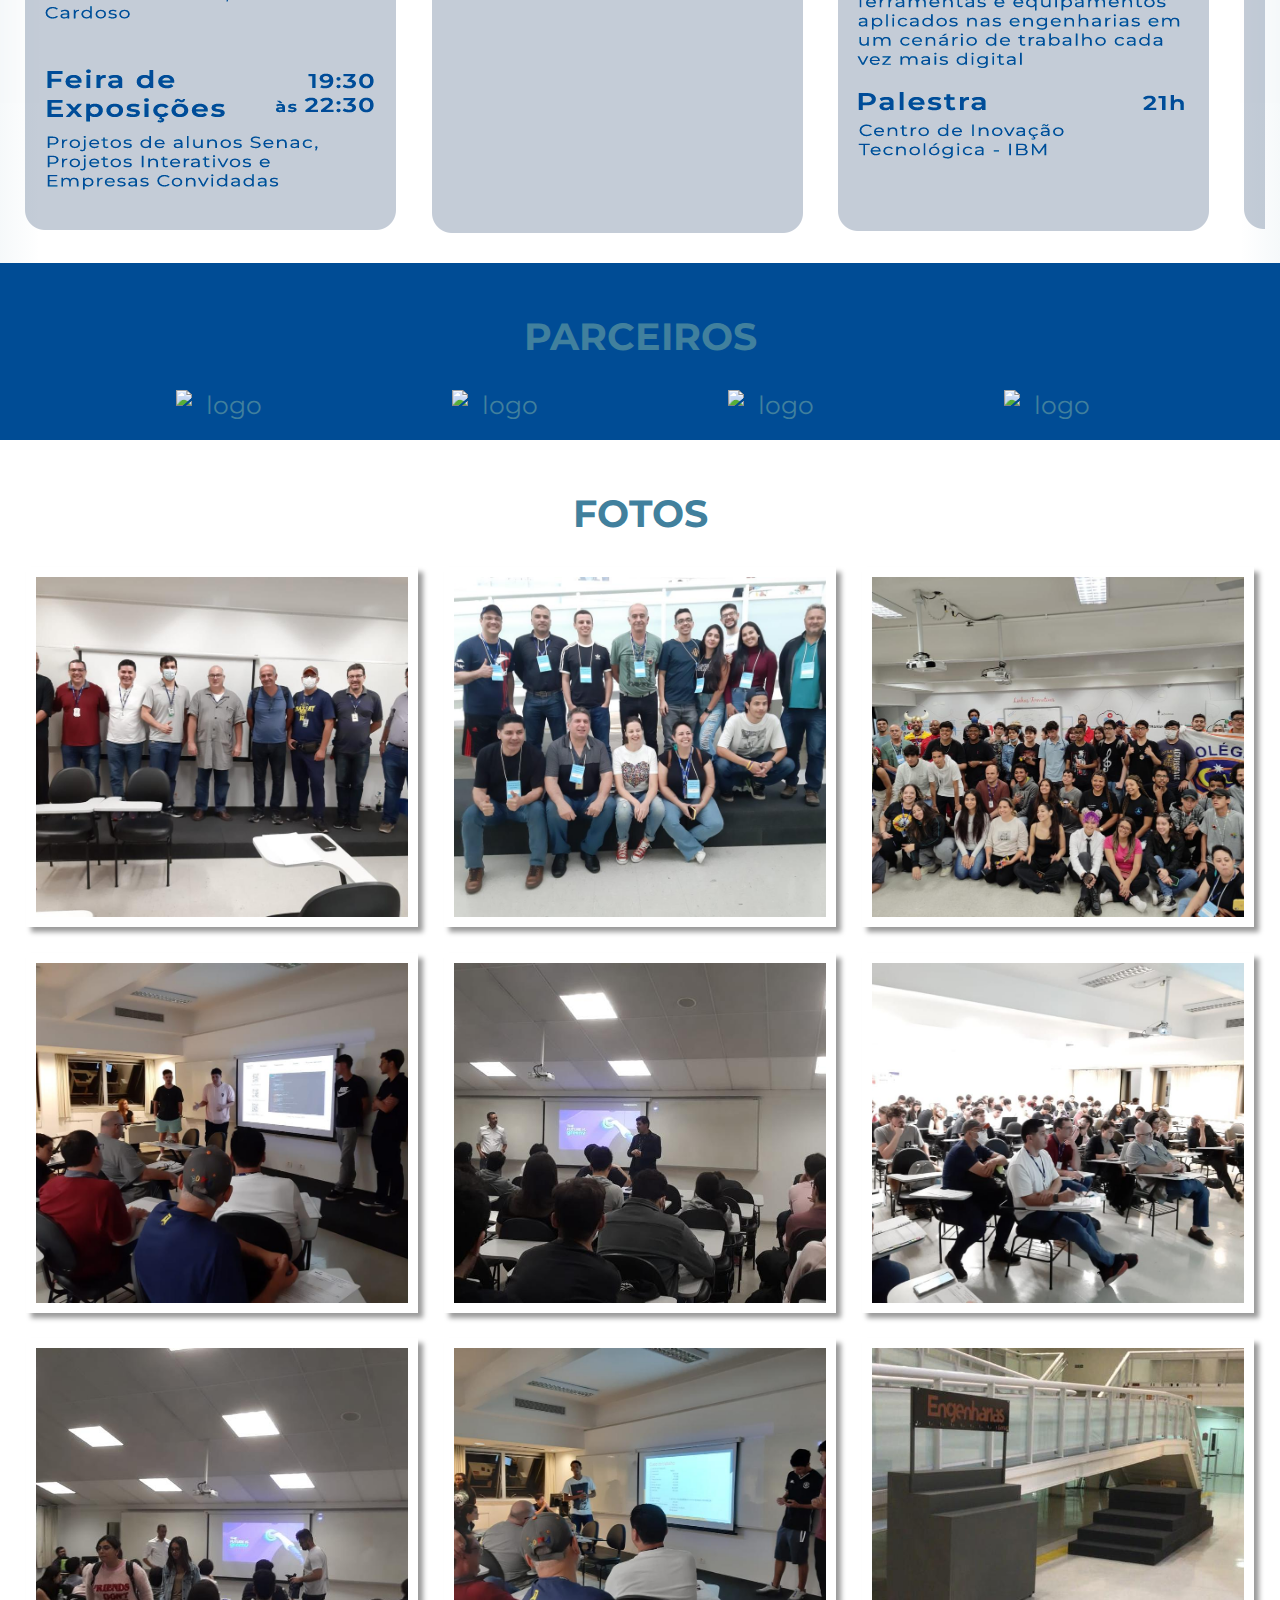
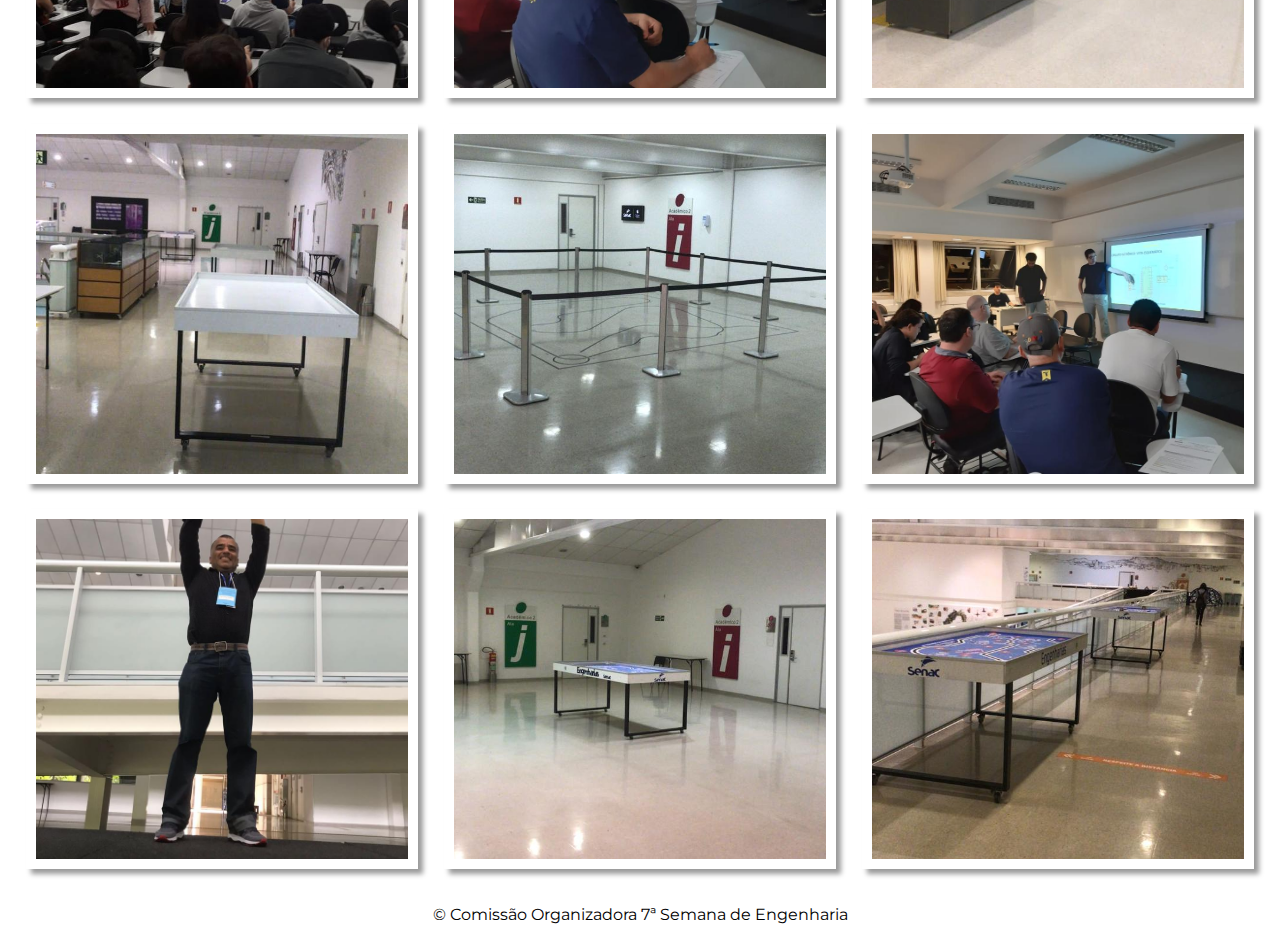
==== commit bc3c1431: "ryyr" ====
--- a/Modelo.html
+++ b/Modelo.html
@@ -258,7 +258,7 @@
 
     <footer>
         <div class="creditos">
-            <p>&copy; Comissão Organizadora 7ª Semana de Engenharia / <a href="https://www.linkedin.com/in/hian-a-damaceno/"> Hian A. Damaceno</a>  </p>
+            <p>&copy; Comissão Organizadora 7ª Semana de Engenharia </p>
         </div>
     </footer>
 
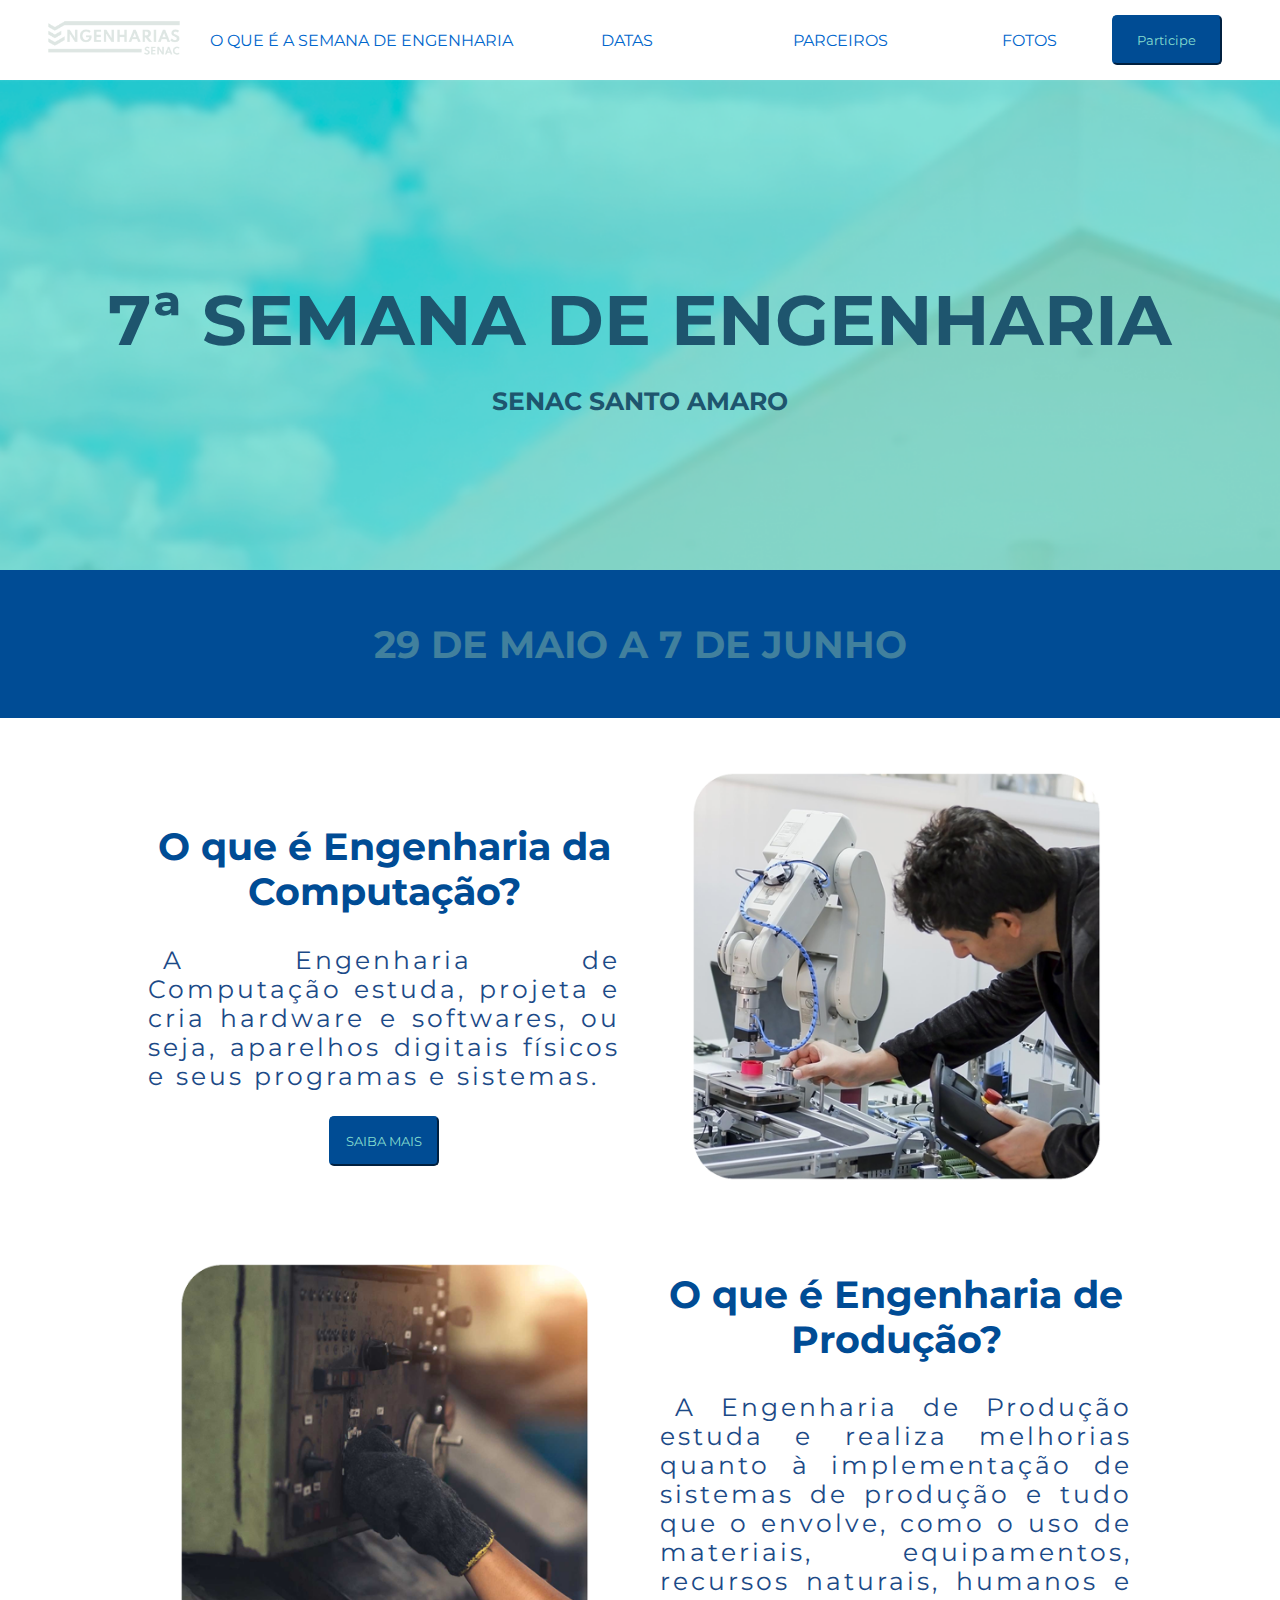
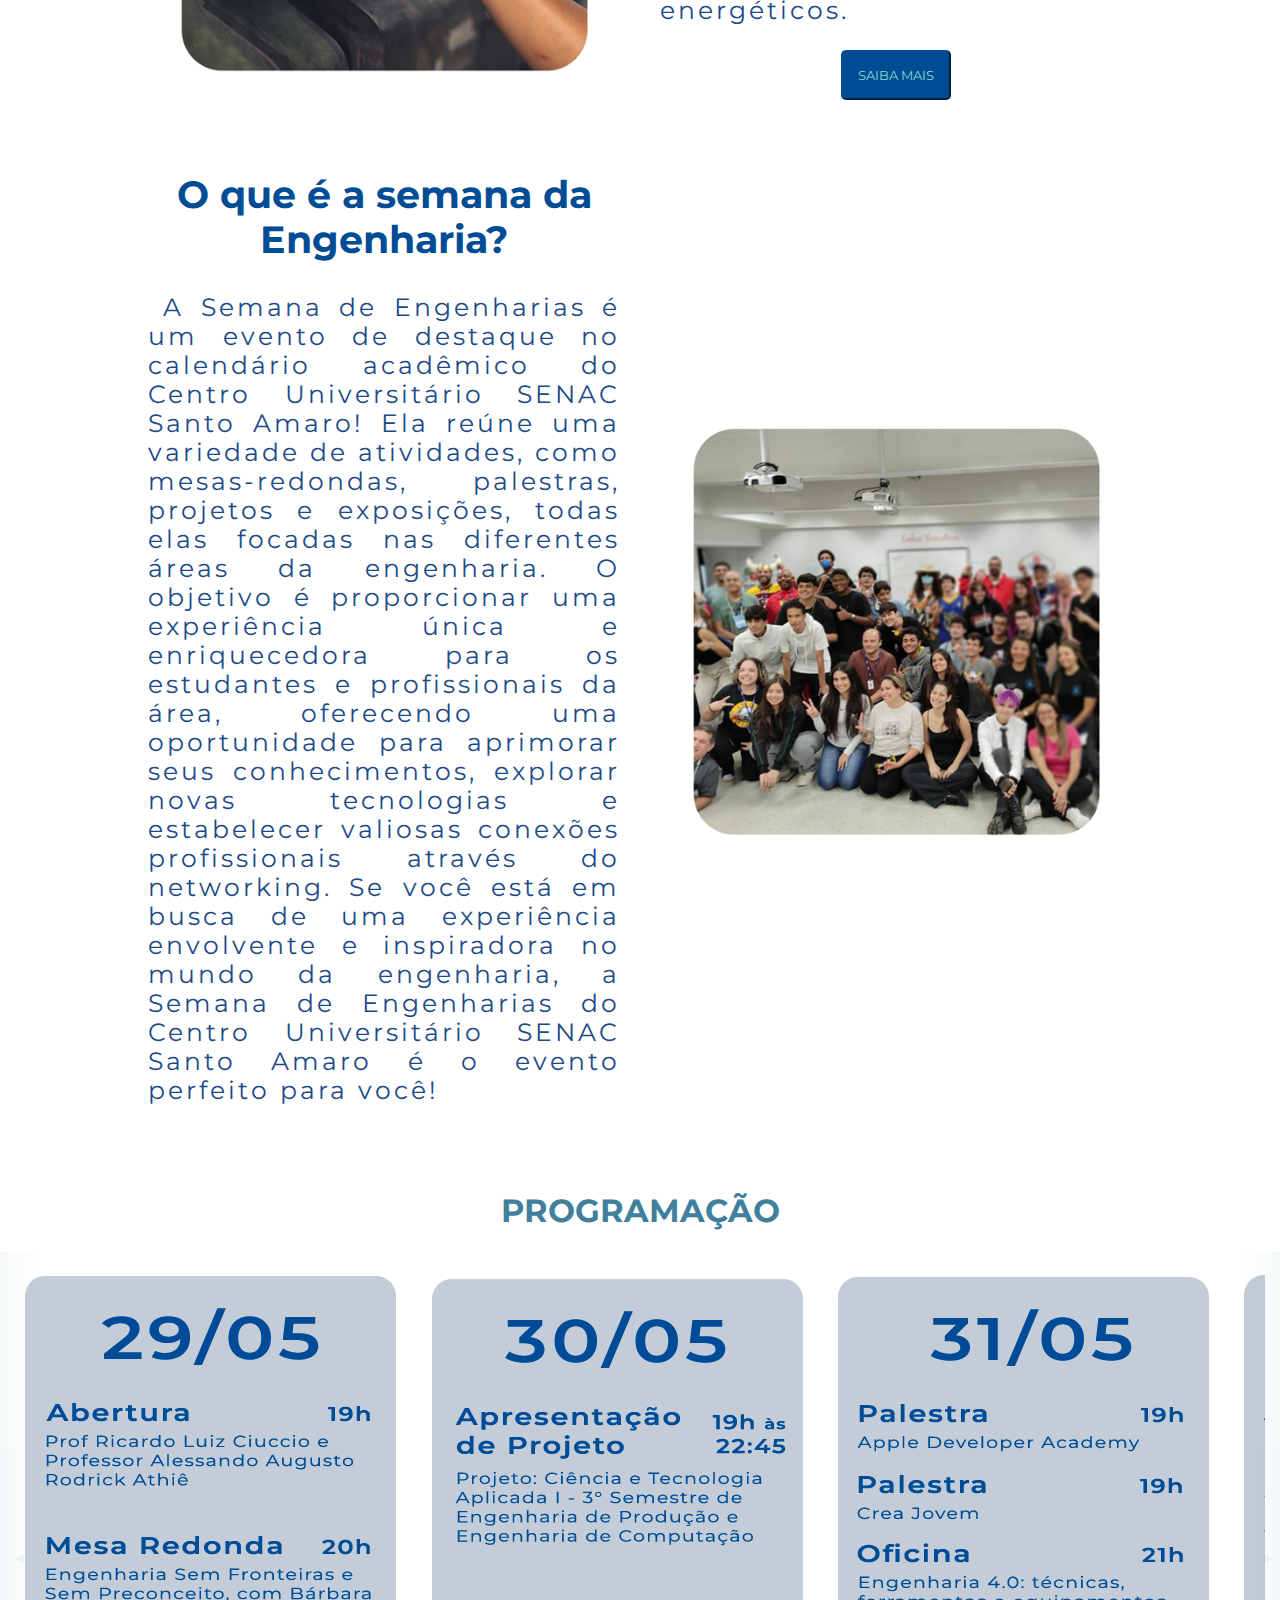
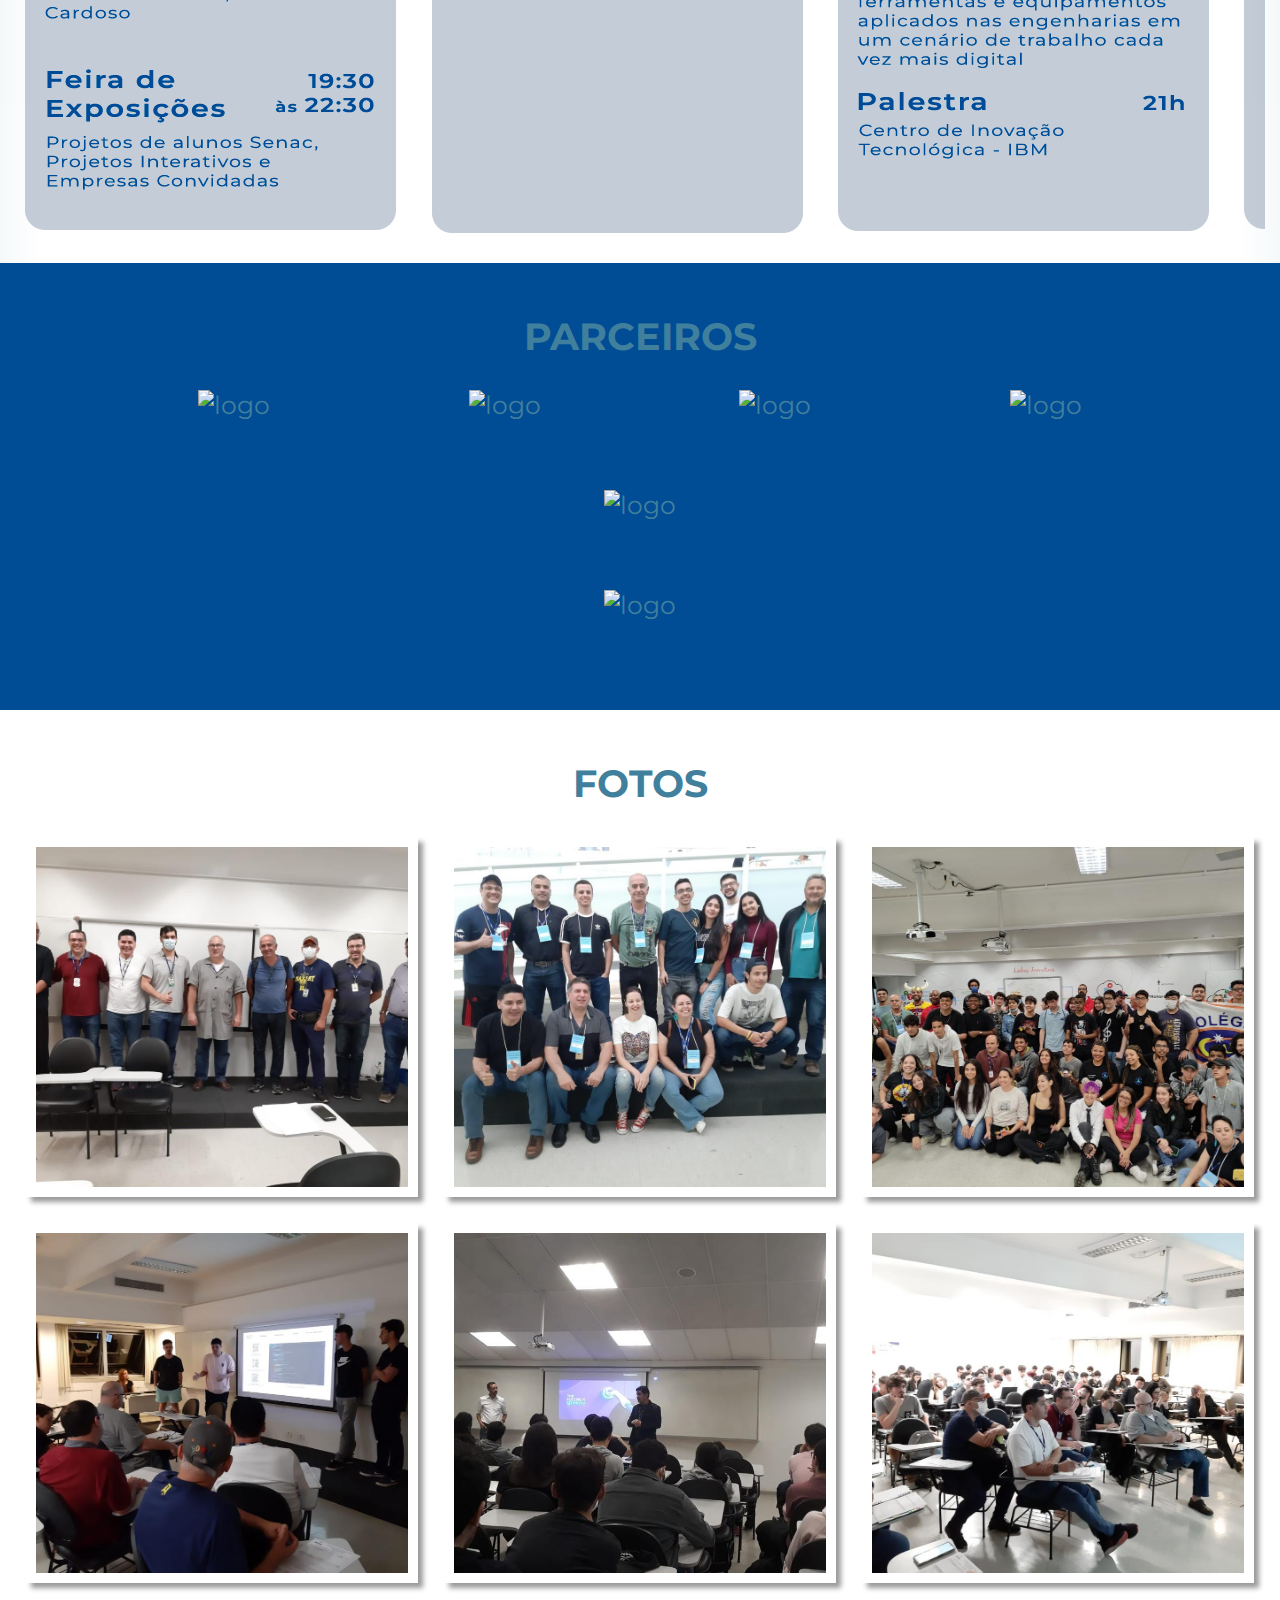
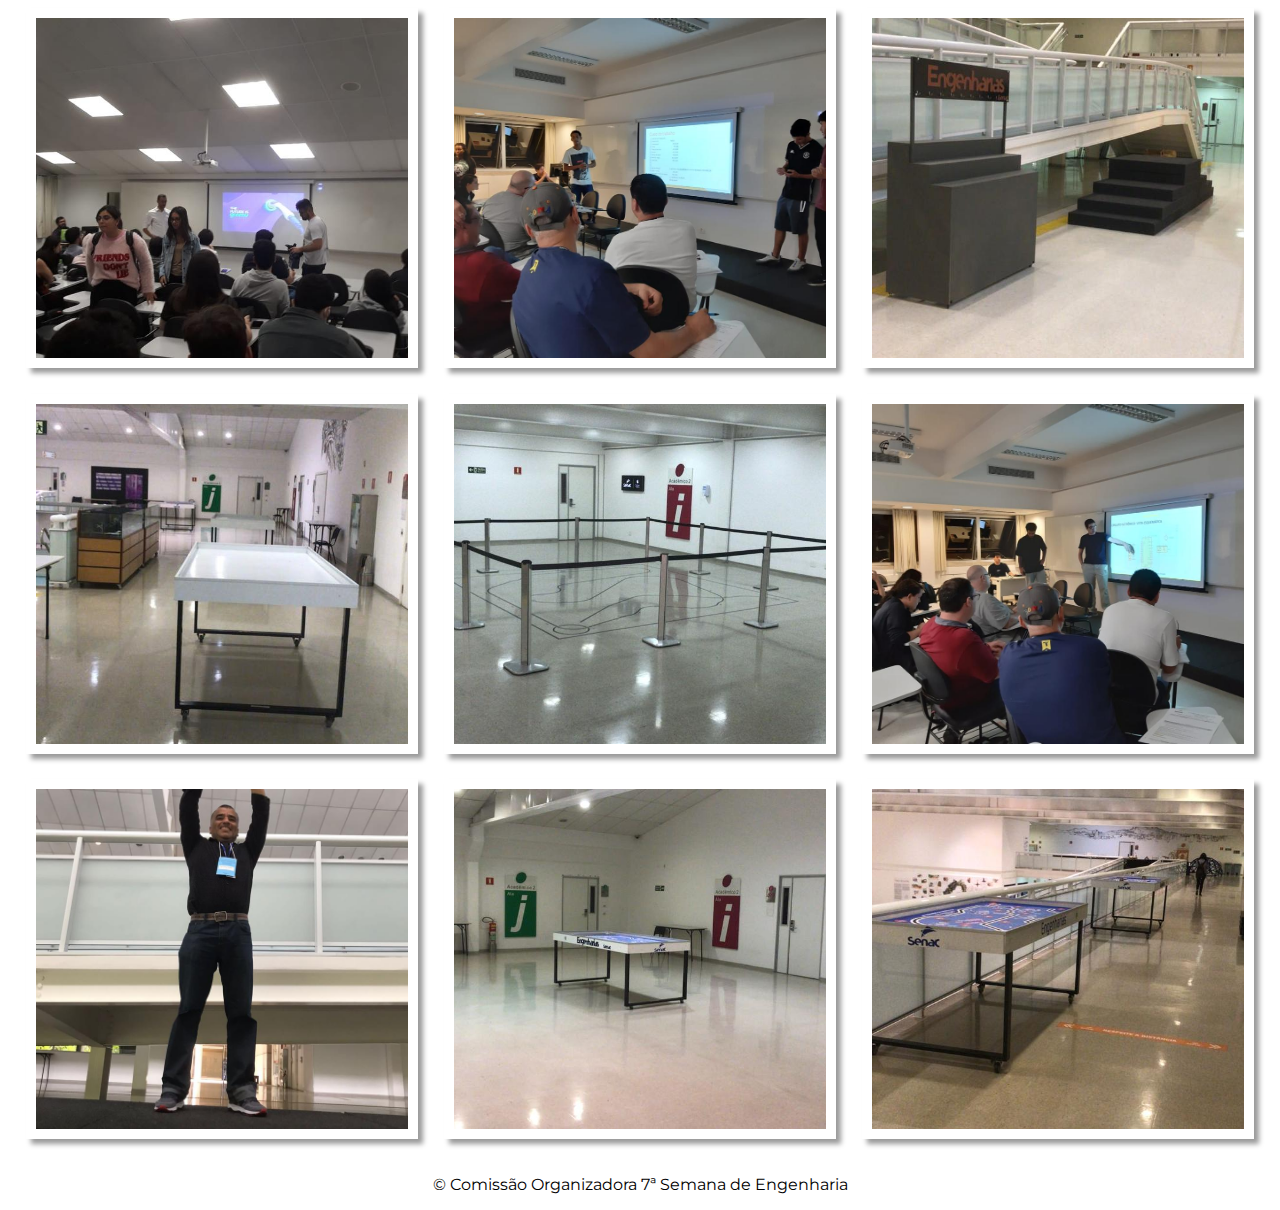
==== commit 15c6b7c0: "LOGOS PARCEIROS" ====
--- a/Modelo.html
+++ b/Modelo.html
@@ -157,19 +157,27 @@
         <h2>PARCEIROS</h2>
 
         <div class="gallery-container">
-            <img src="https://media.licdn.com/dms/image/C4D0BAQH127p0g1uwyg/company-logo_200_200/0/1630672870684?e=1691020800&v=beta&t=Cwt2OxfMcCL_Cda1-anq2NtA43-gotWwYF5pihT7BN4" alt="logo" width="100px>
-        </div>
-
-        <div class="gallery-container">
-            <img src="https://media.licdn.com/dms/image/C4D03AQHDeCM1m-E-Wg/profile-displayphoto-shrink_800_800/0/1622663576608?e=1688601600&v=beta&t=gwmmE1cpCBlffBmPo-83sOjURe28Z05ux1J5NeZPNmk" alt="logo" width="100px>
-        </div>
-
-        <div class="gallery-container">
-            <img src="https://media.licdn.com/dms/image/C4D03AQHDeCM1m-E-Wg/profile-displayphoto-shrink_800_800/0/1622663576608?e=1688601600&v=beta&t=gwmmE1cpCBlffBmPo-83sOjURe28Z05ux1J5NeZPNmk" alt="logo" width="100px>
-        </div>
-
-        <div class="gallery-container">
-            <img src="https://media.licdn.com/dms/image/C4D03AQHDeCM1m-E-Wg/profile-displayphoto-shrink_800_800/0/1622663576608?e=1688601600&v=beta&t=gwmmE1cpCBlffBmPo-83sOjURe28Z05ux1J5NeZPNmk" alt="logo" width="100px">
+            <img src="https://media.licdn.com/dms/image/C4D0BAQH127p0g1uwyg/company-logo_200_200/0/1630672870684?e=1691020800&v=beta&t=Cwt2OxfMcCL_Cda1-anq2NtA43-gotWwYF5pihT7BN4" alt="logo" height="100px>
+        </div>
+
+        <div class="gallery-container">
+            <img src="https://media.licdn.com/dms/image/C4E0BAQH8OycY4UspgQ/company-logo_200_200/0/1656603399847?e=1693440000&v=beta&t=1j1WsXCWxpQlye9wuIMKCG4B0vLmMLYRSMnrNolZh78" alt="logo" height="100px>
+        </div>
+
+        <div class="gallery-container">
+            <img src="https://media.licdn.com/dms/image/C560BAQHdAaarsO-eyA/company-logo_200_200/0/1595530301220?e=1693440000&v=beta&t=XLrRMzbGChSI1boZLPq_D2BTUHvNKYzs_zuZLieY4eE" alt="logo" height="100px>
+        </div>
+
+        <div class="gallery-container">
+            <img src="https://media.licdn.com/dms/image/D4D0BAQGB1v_qtejidg/company-logo_200_200/0/1684509218633?e=1693440000&v=beta&t=gieSwfnjG9Ge23FgJWQmSr7pl9KepiCHNtCuKxUeiKY" alt="logo" height="100px">
+        </div>
+
+        <div class="gallery-container">
+            <img src="https://media.licdn.com/dms/image/C560BAQE9wp87-KDfwg/company-logo_200_200/0/1657054972290?e=1693440000&v=beta&t=T2qrp3Kc1phtKOEkKRKq37IpoEwU-40sm2Hi6wOohj0" alt="logo" height="100px">
+        </div>
+
+        <div class="gallery-container">
+            <img src="https://media.licdn.com/dms/image/C560BAQE9wp87-KDfwg/company-logo_200_200/0/1657054972290?e=1693440000&v=beta&t=T2qrp3Kc1phtKOEkKRKq37IpoEwU-40sm2Hi6wOohj0" alt="logo" height="100px">
         </div>
 
 
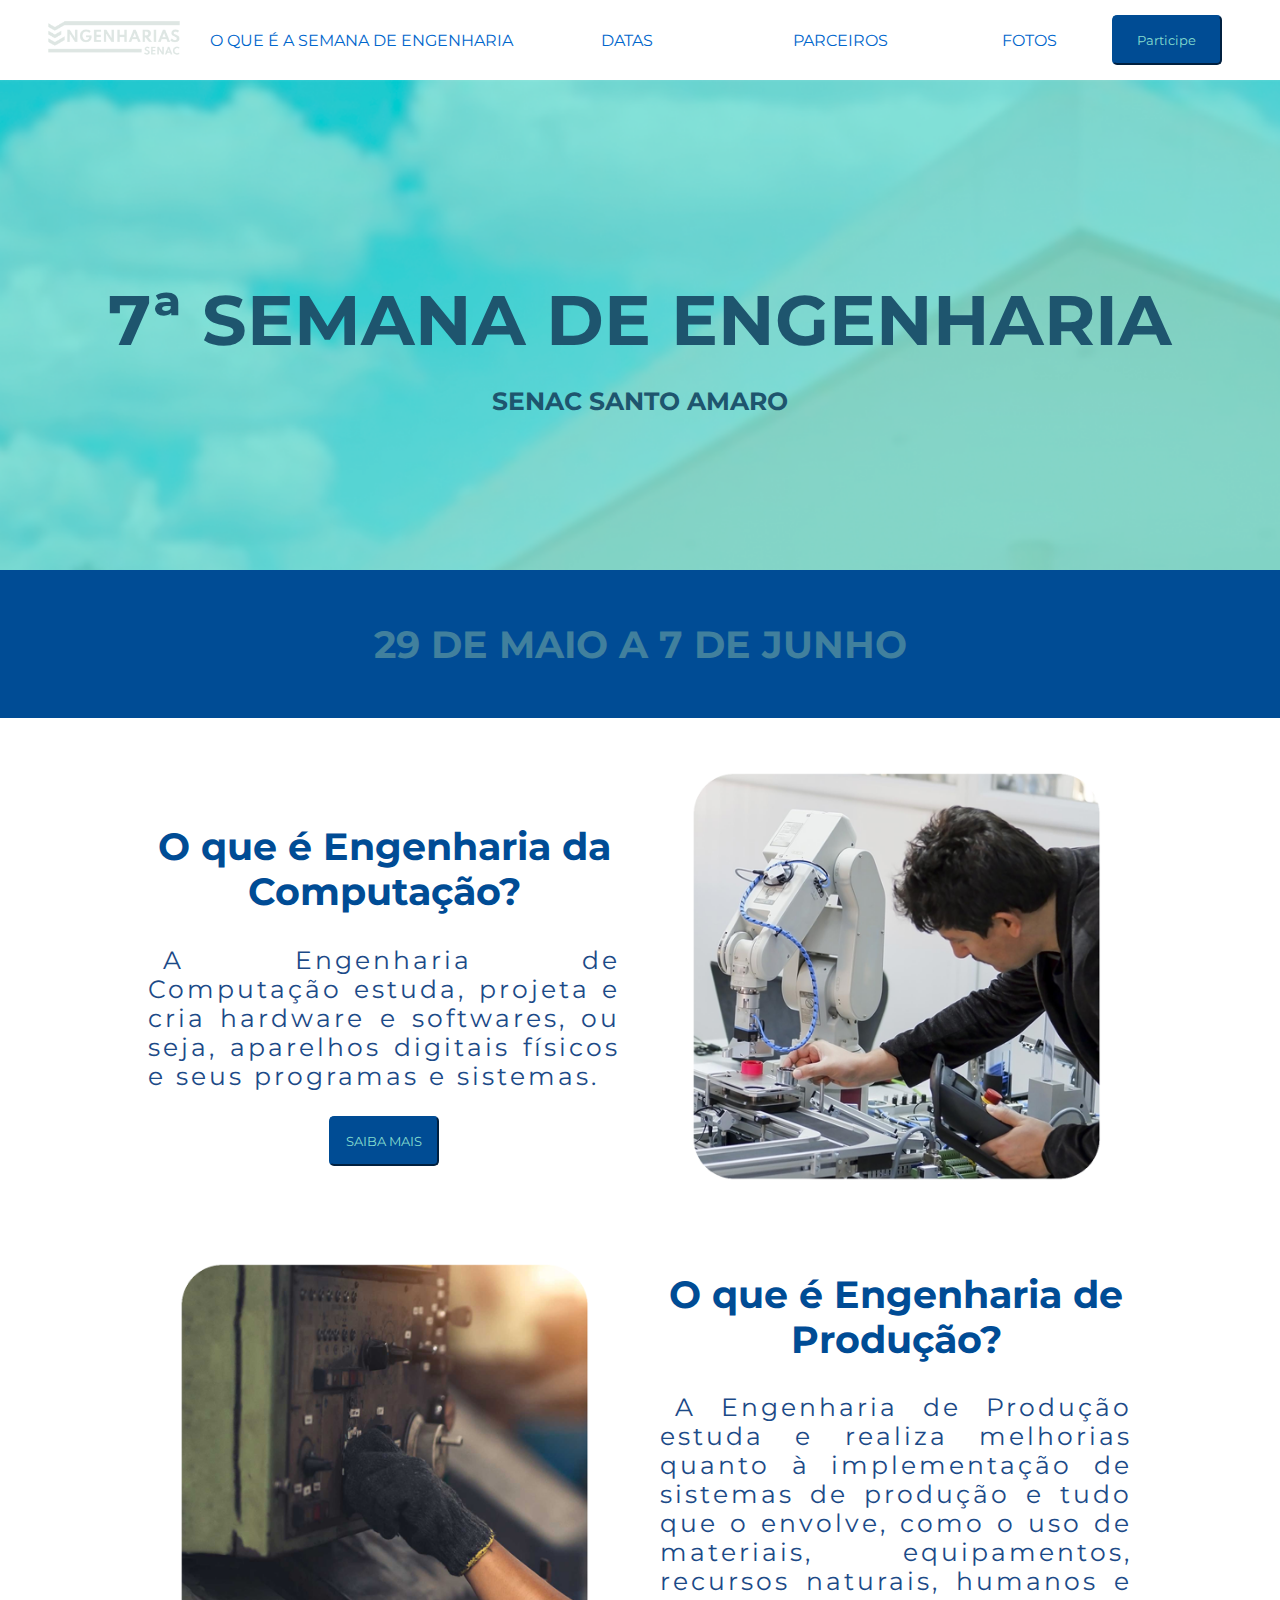
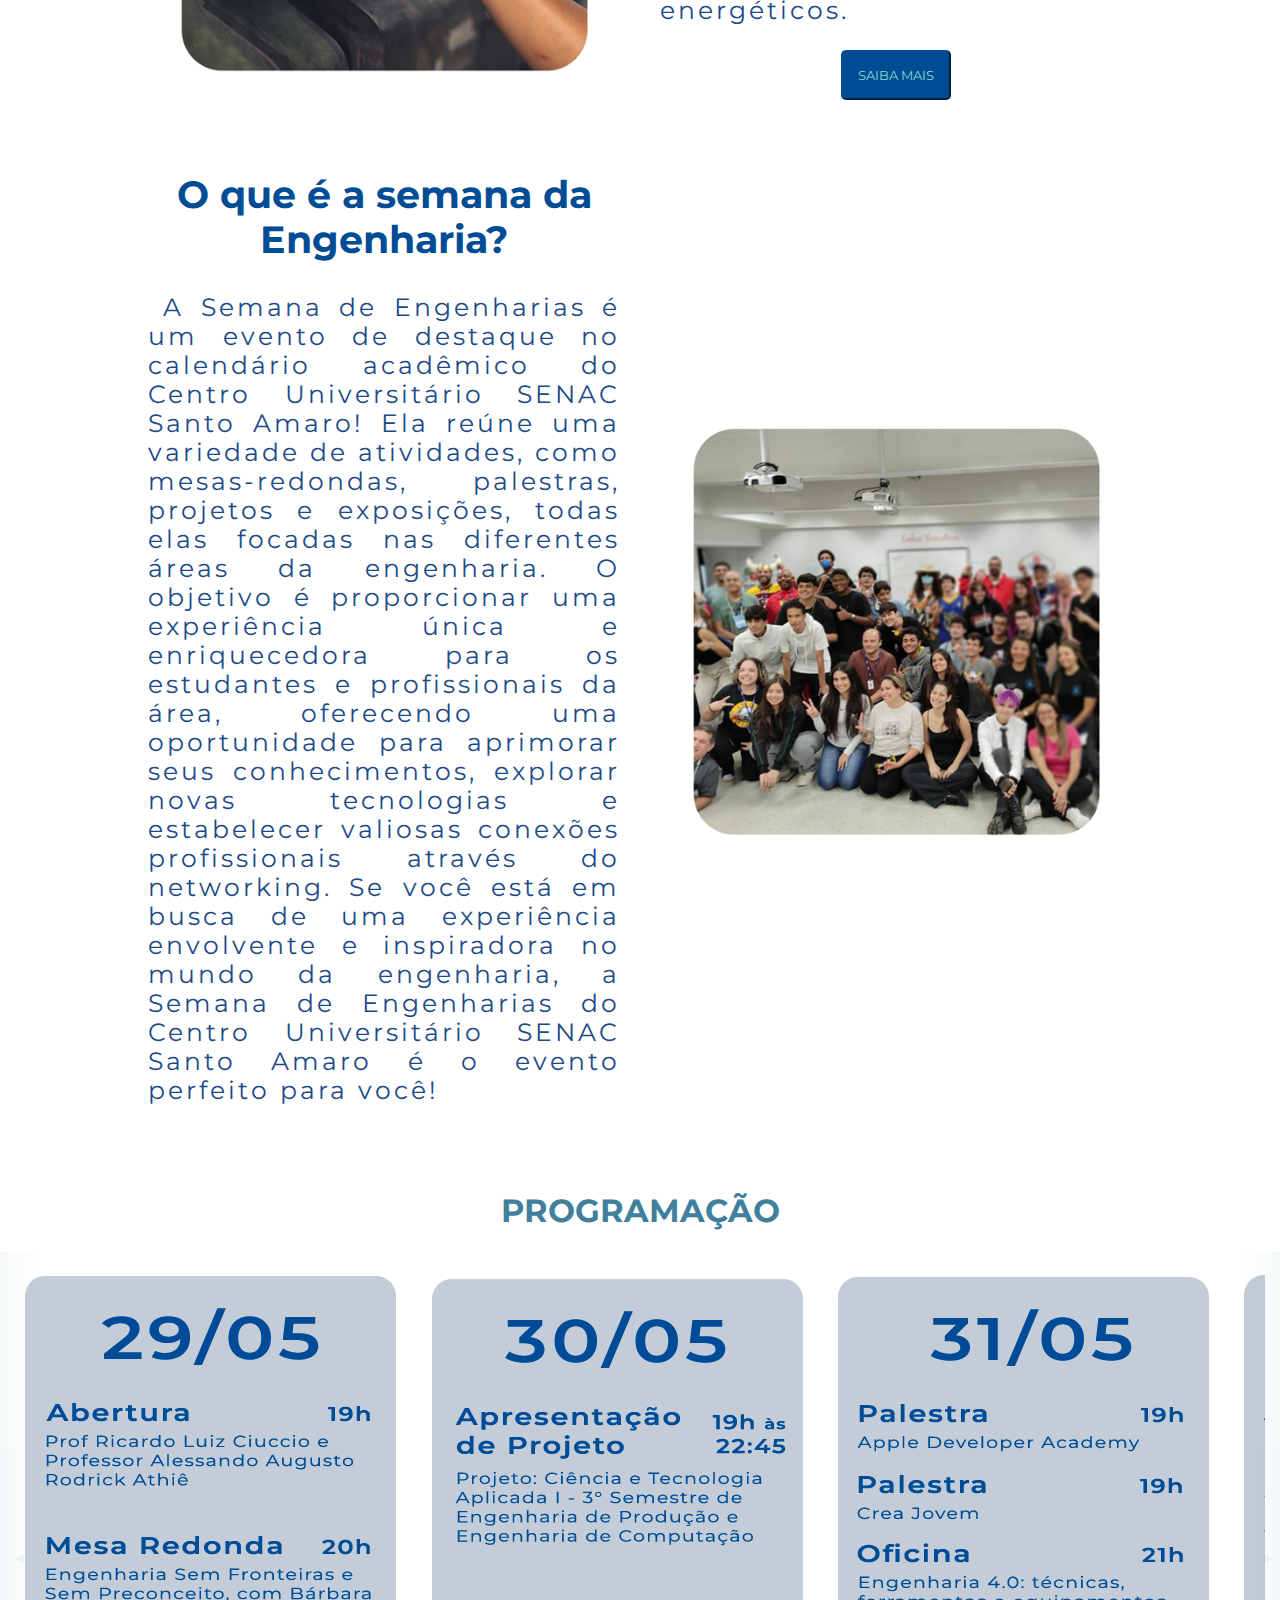
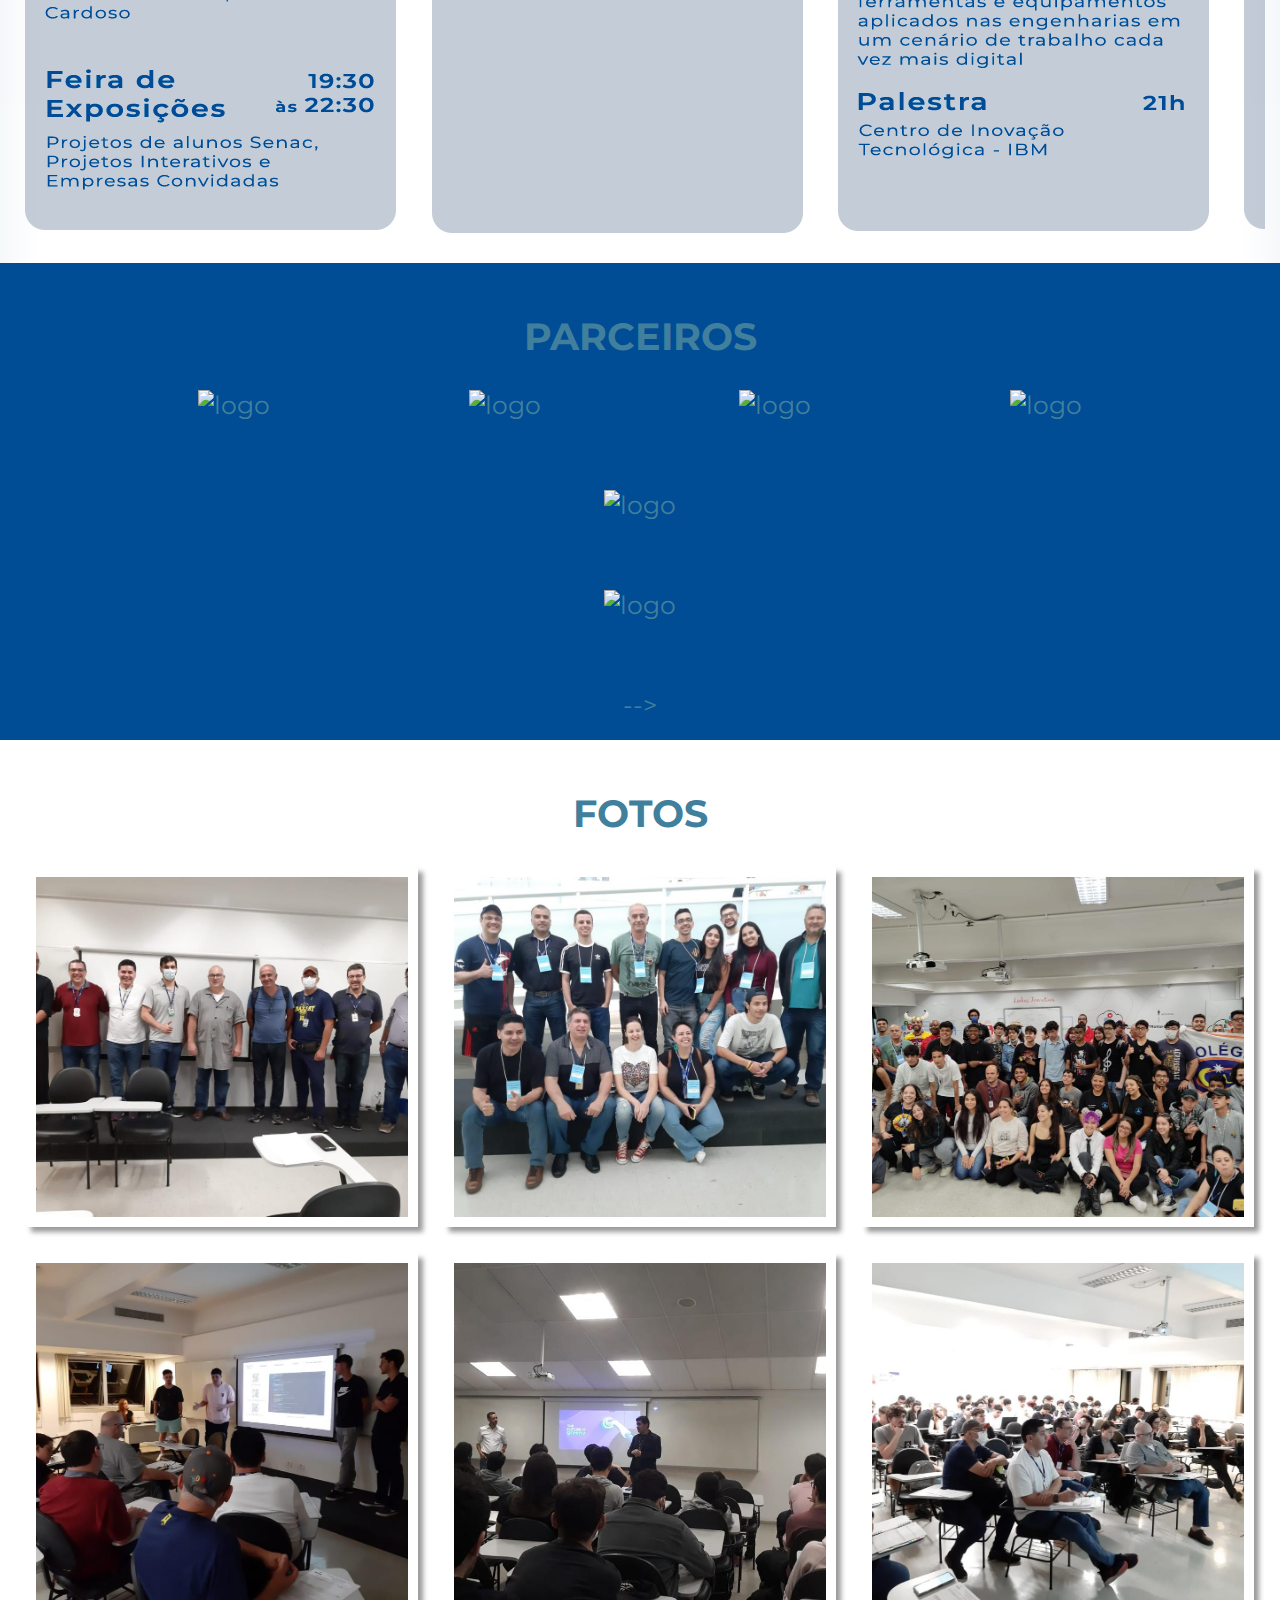
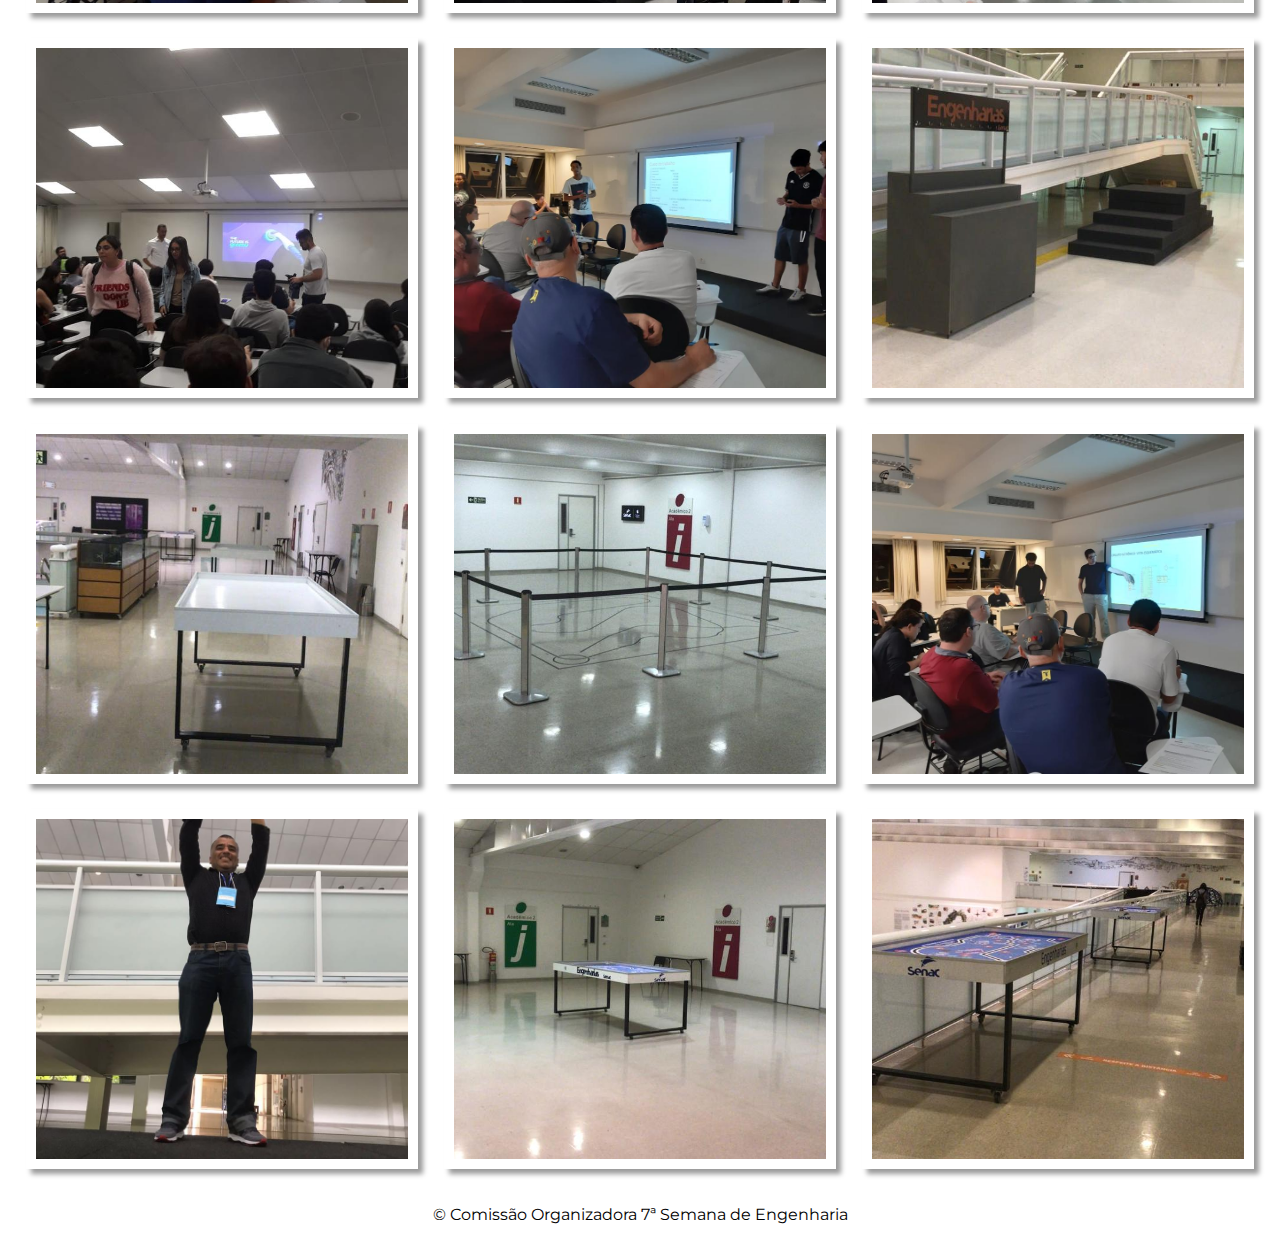
==== commit 03665fa1: "corre" ====
--- a/Modelo.html
+++ b/Modelo.html
@@ -168,7 +168,7 @@
             <img src="https://media.licdn.com/dms/image/C560BAQHdAaarsO-eyA/company-logo_200_200/0/1595530301220?e=1693440000&v=beta&t=XLrRMzbGChSI1boZLPq_D2BTUHvNKYzs_zuZLieY4eE" alt="logo" height="100px>
         </div>
 
-        <div class="gallery-container">
+     <!--   <div class="gallery-container">
             <img src="https://media.licdn.com/dms/image/D4D0BAQGB1v_qtejidg/company-logo_200_200/0/1684509218633?e=1693440000&v=beta&t=gieSwfnjG9Ge23FgJWQmSr7pl9KepiCHNtCuKxUeiKY" alt="logo" height="100px">
         </div>
 
@@ -177,8 +177,8 @@
         </div>
 
         <div class="gallery-container">
-            <img src="https://media.licdn.com/dms/image/C560BAQE9wp87-KDfwg/company-logo_200_200/0/1657054972290?e=1693440000&v=beta&t=T2qrp3Kc1phtKOEkKRKq37IpoEwU-40sm2Hi6wOohj0" alt="logo" height="100px">
-        </div>
+            <img src="https://www.ecoventuresbrasil.com/themes/br/assets/images/logo.svg" alt="logo" height="100px">
+        </div> -->
 
 
     </section>
--- a/estilo.css
+++ b/estilo.css
@@ -270,8 +270,9 @@
     flex: 1;
     height: 120px;
     width: 150px;
-    padding-left: 25px;
-    padding-right: 25px;
+    padding-left: 15px;
+    padding-right: 15px;
+
 }
 
     .logos img {
@@ -354,6 +355,13 @@
         object-fit: cover;
     }
 
+.PARCEIROS .gallery-items img {
+    width: 100%;
+    height: 100%;
+    object-fit: cover;
+}
+
+
     .gallery-items:hover {
         transform: scale(1.05);
     }
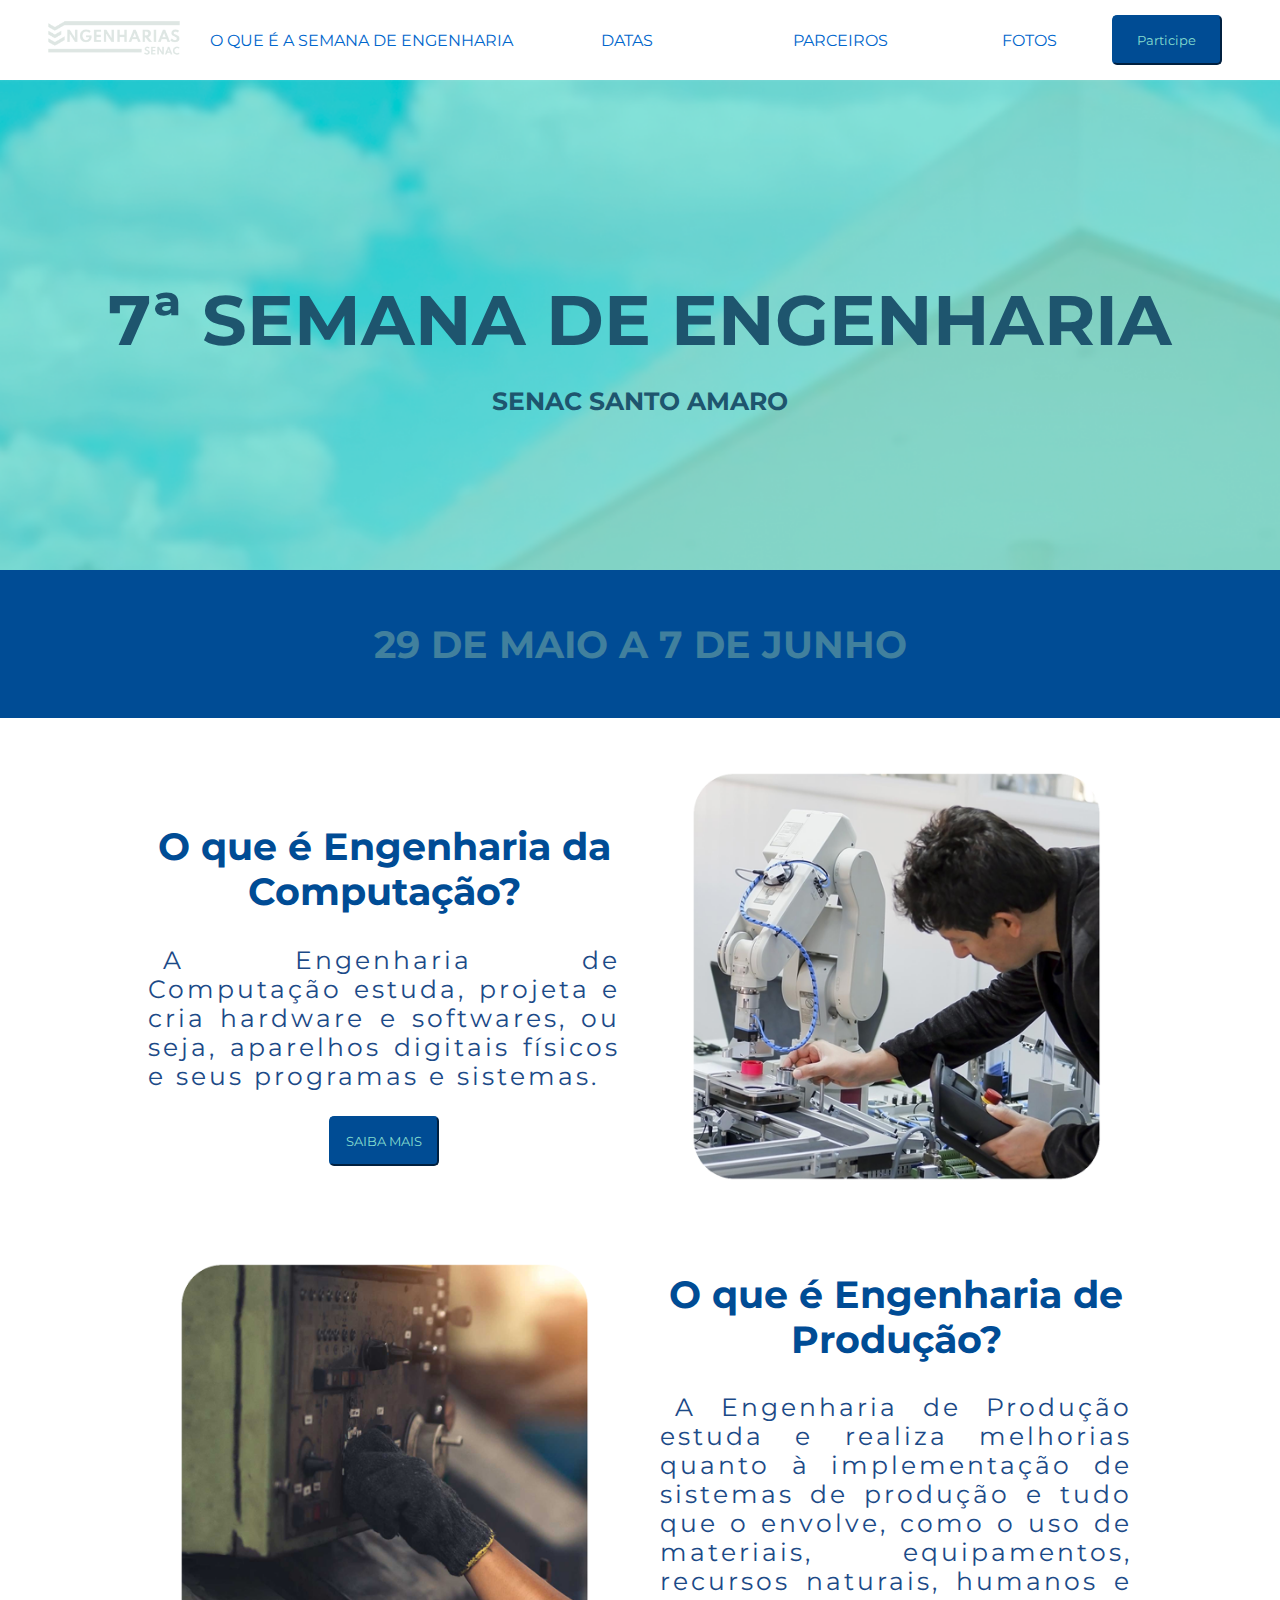
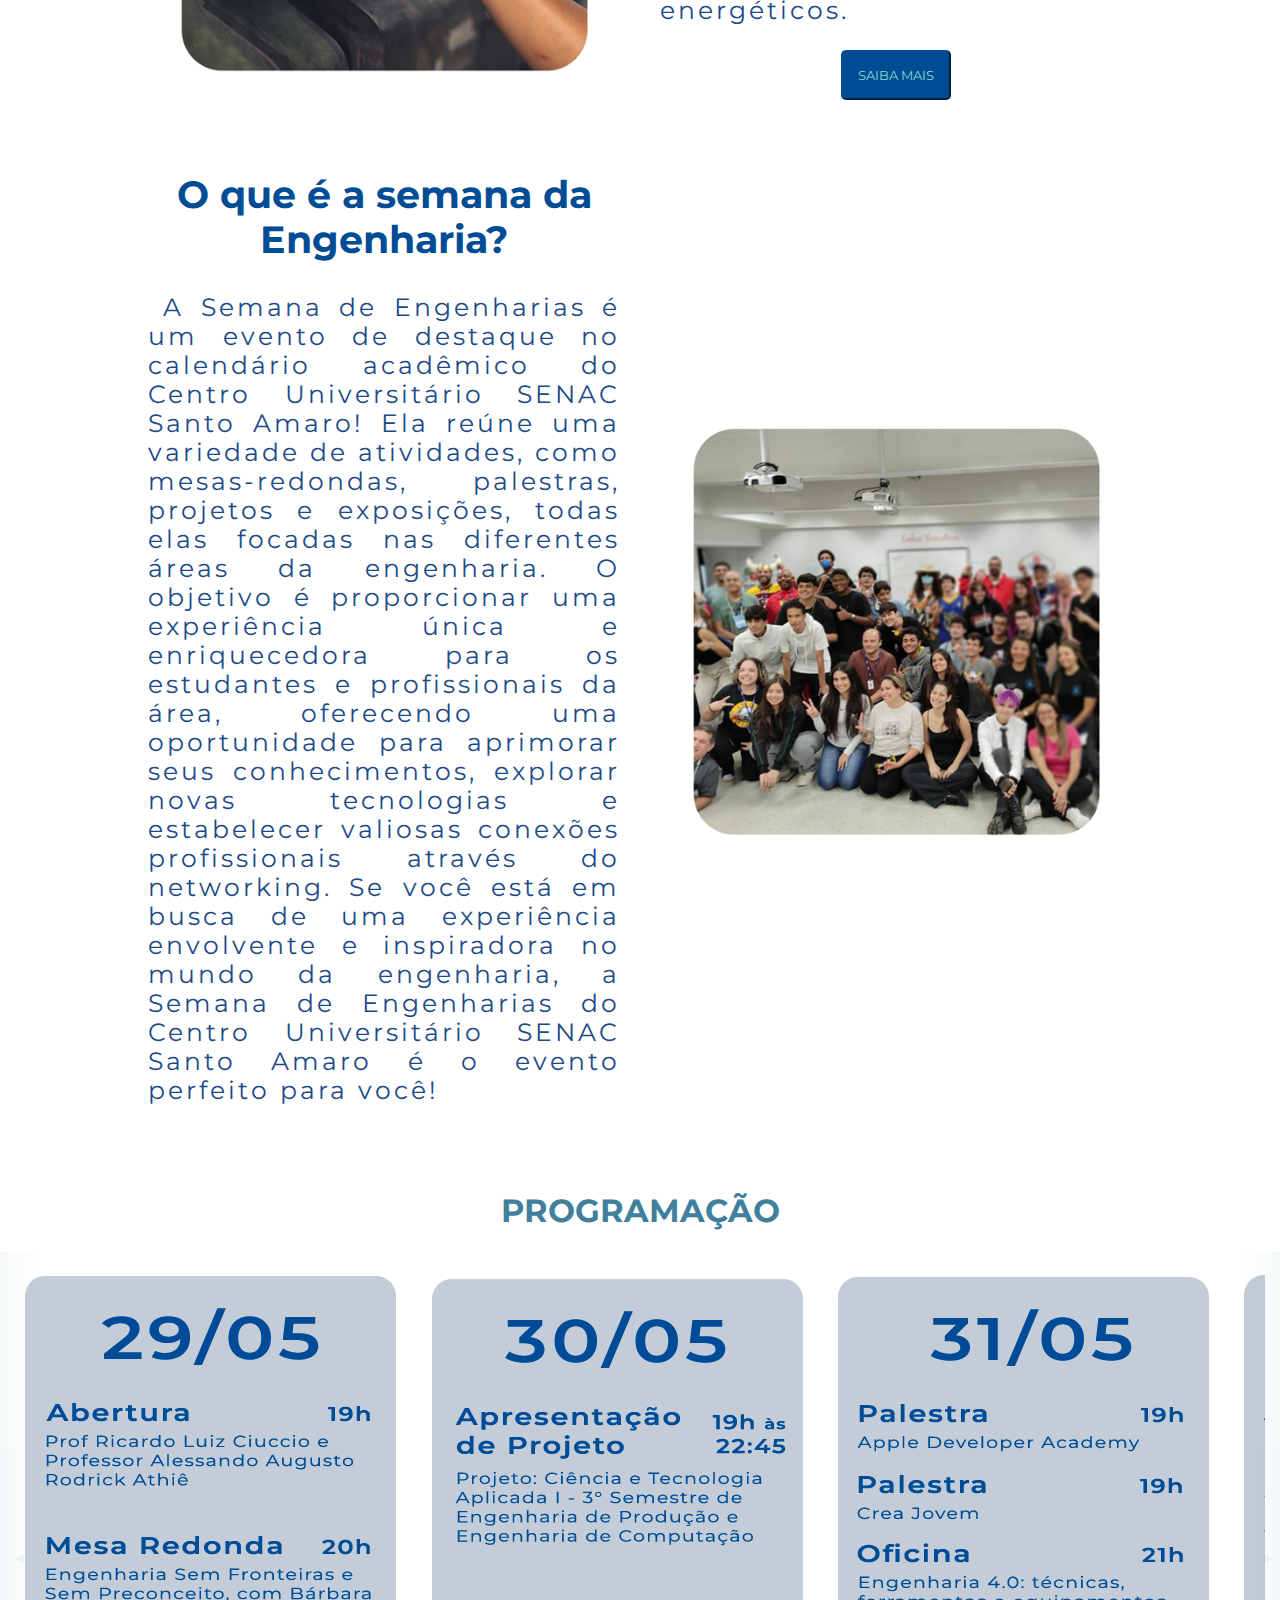
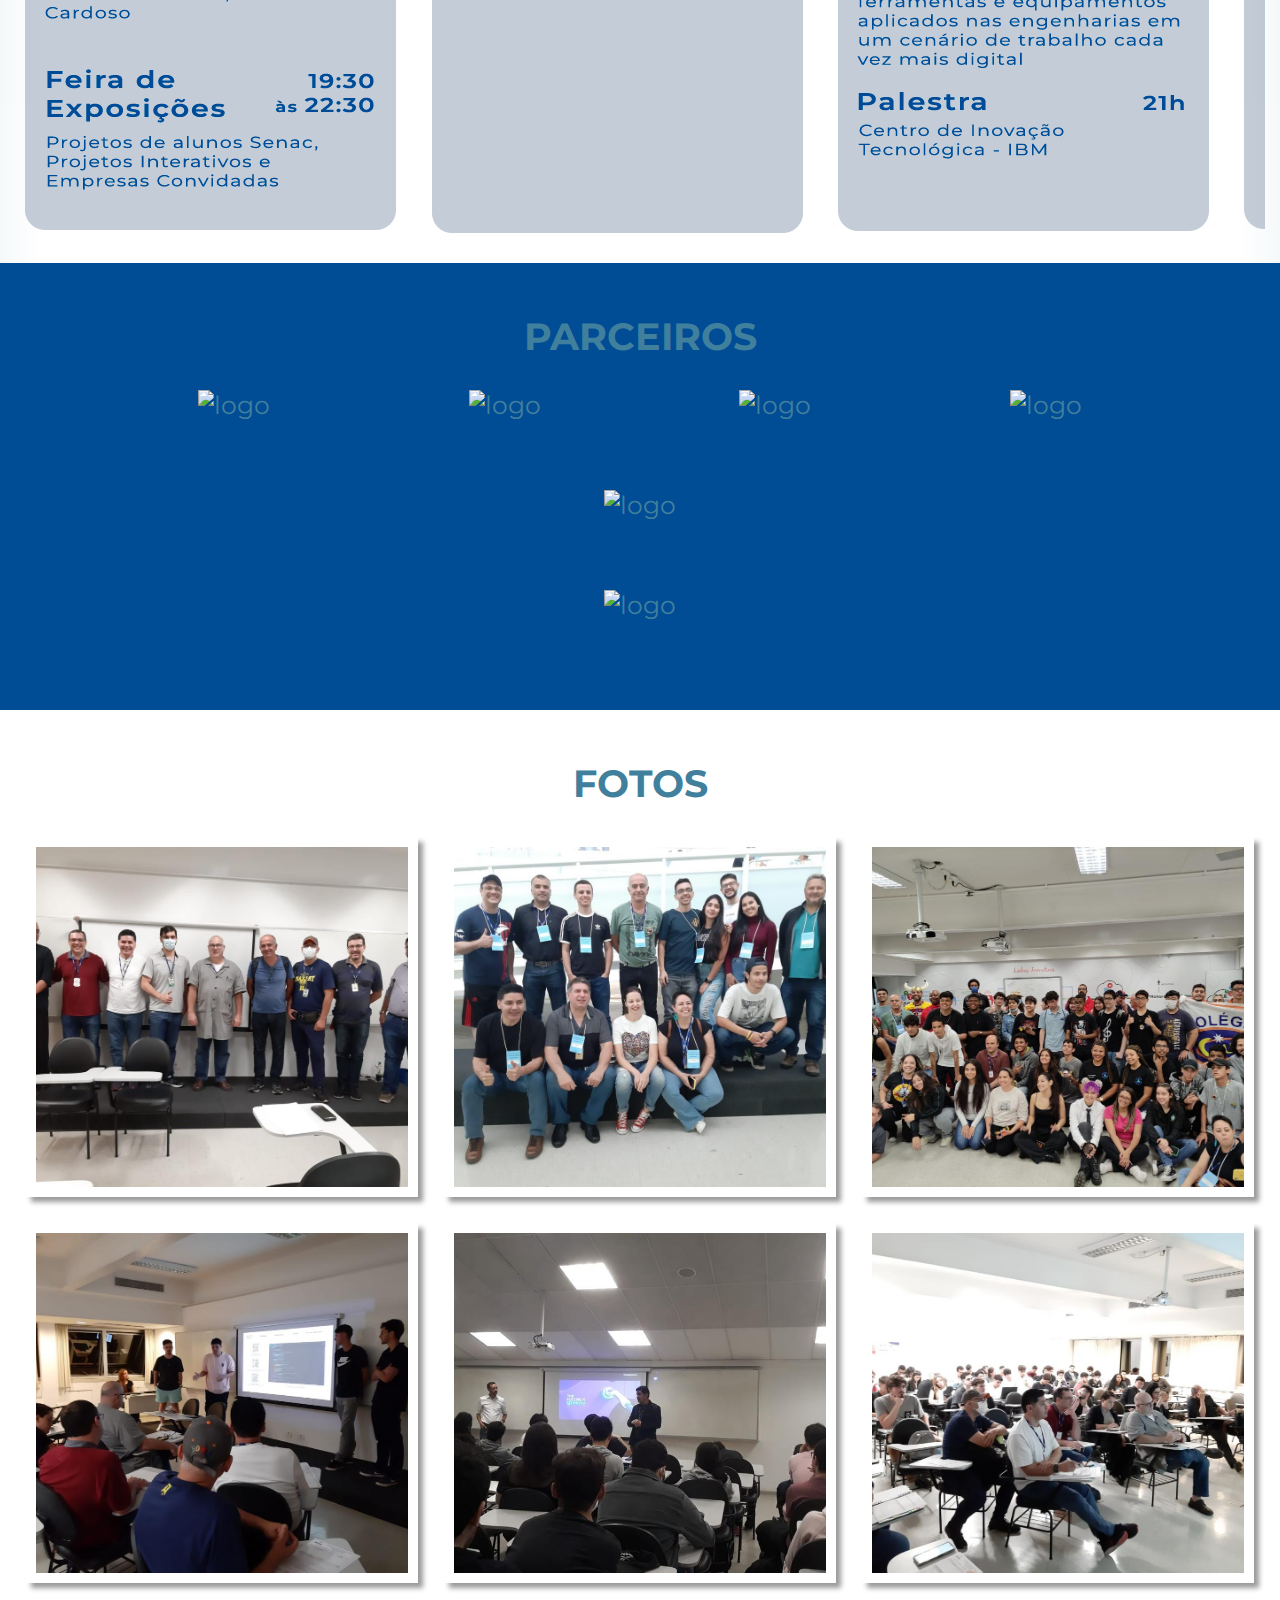
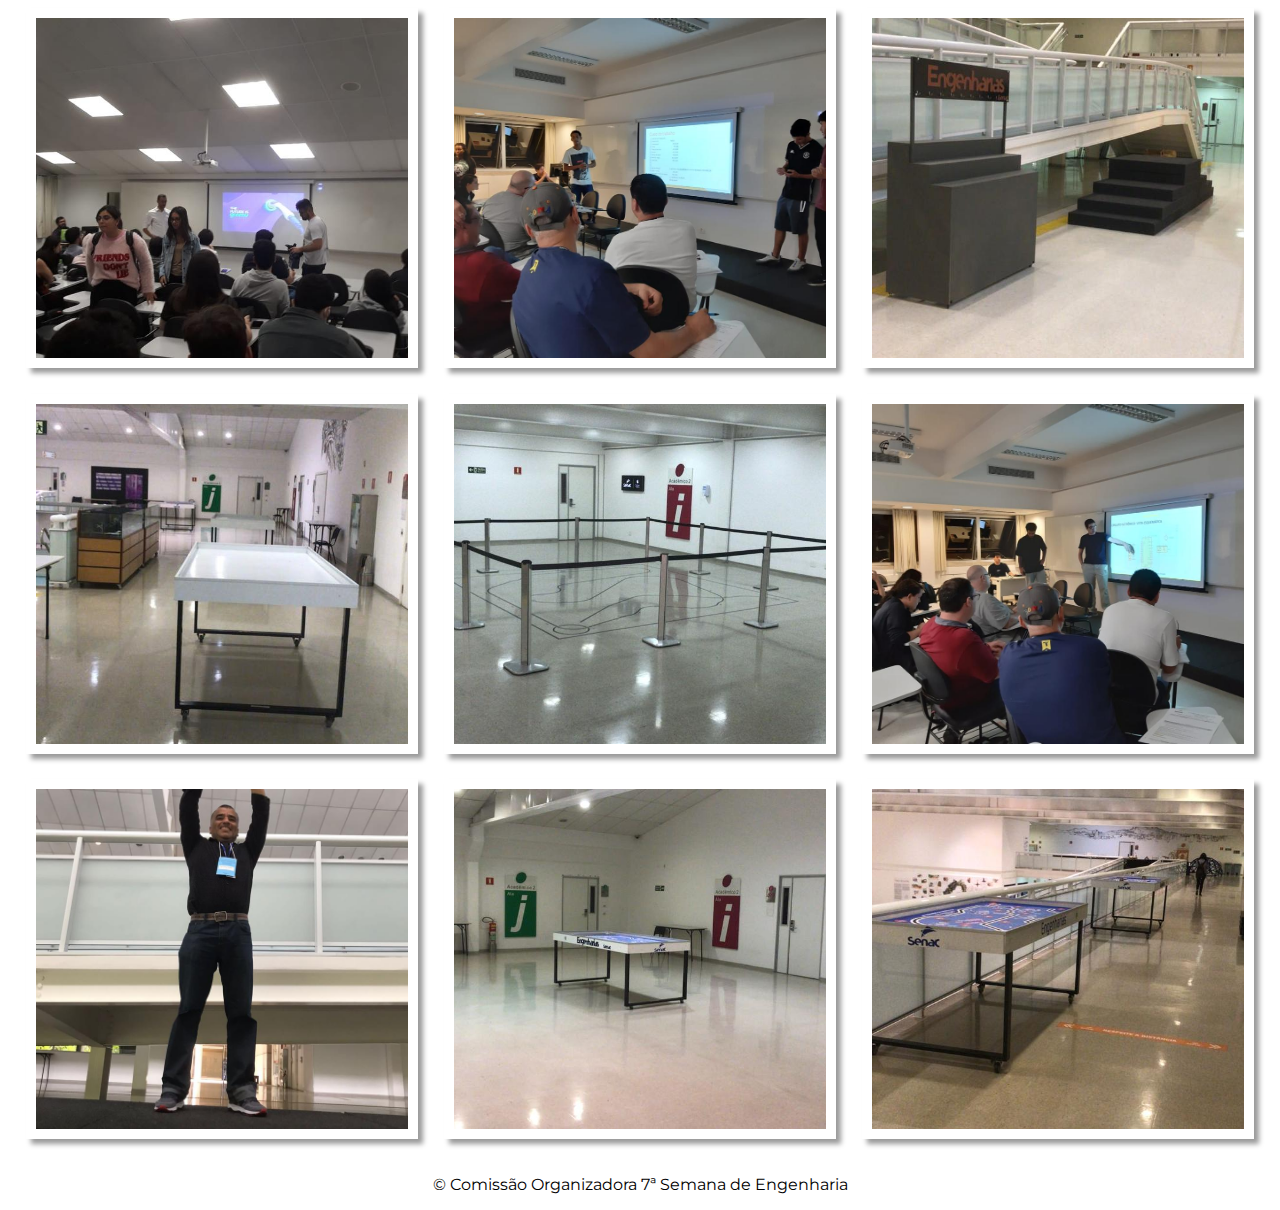
==== commit 1565530b: "8semeng" ====
--- a/Modelo.html
+++ b/Modelo.html
@@ -36,7 +36,8 @@
         </div>
     </header>
 
-
+    
+    
     <section class="content">
 
         <div class="pagi-1">
@@ -168,7 +169,7 @@
             <img src="https://media.licdn.com/dms/image/C560BAQHdAaarsO-eyA/company-logo_200_200/0/1595530301220?e=1693440000&v=beta&t=XLrRMzbGChSI1boZLPq_D2BTUHvNKYzs_zuZLieY4eE" alt="logo" height="100px>
         </div>
 
-     <!--   <div class="gallery-container">
+        <div class="gallery-container">
             <img src="https://media.licdn.com/dms/image/D4D0BAQGB1v_qtejidg/company-logo_200_200/0/1684509218633?e=1693440000&v=beta&t=gieSwfnjG9Ge23FgJWQmSr7pl9KepiCHNtCuKxUeiKY" alt="logo" height="100px">
         </div>
 
@@ -178,7 +179,7 @@
 
         <div class="gallery-container">
             <img src="https://www.ecoventuresbrasil.com/themes/br/assets/images/logo.svg" alt="logo" height="100px">
-        </div> -->
+        </div> 
 
 
     </section>
